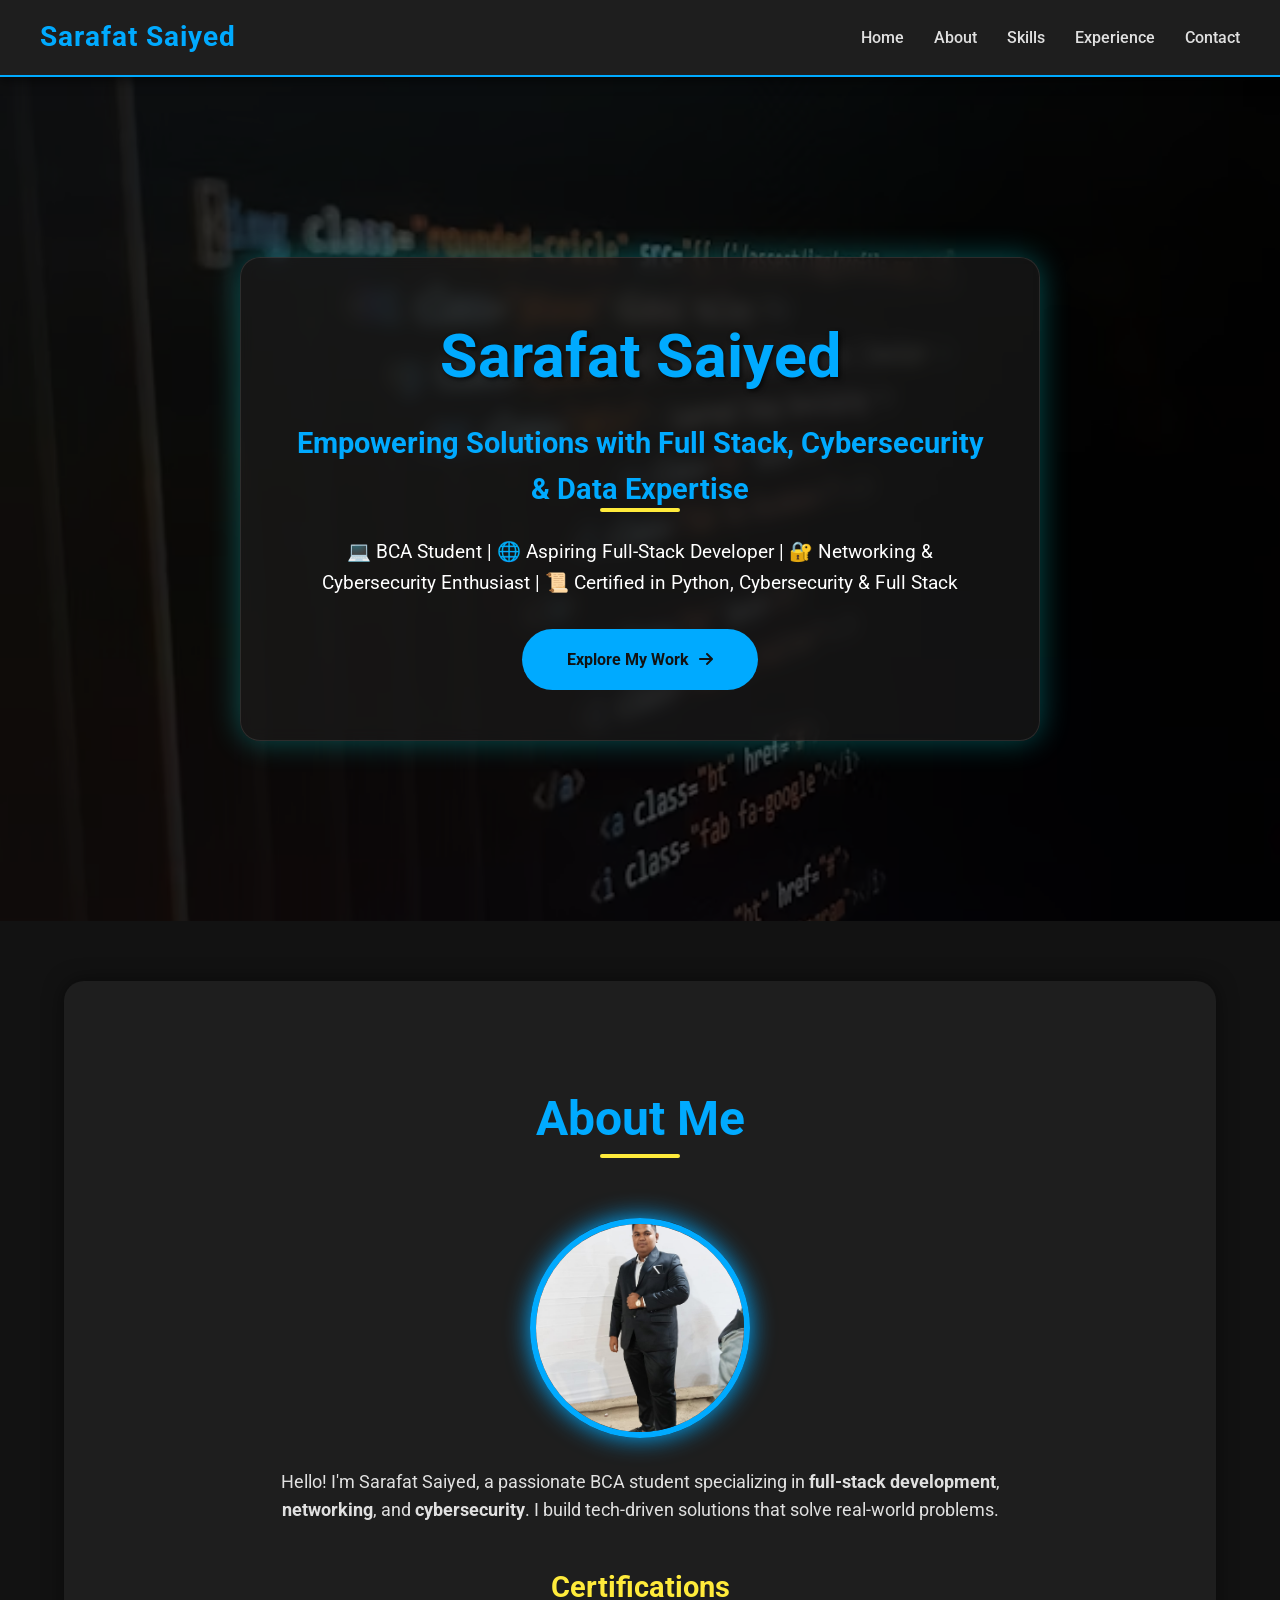
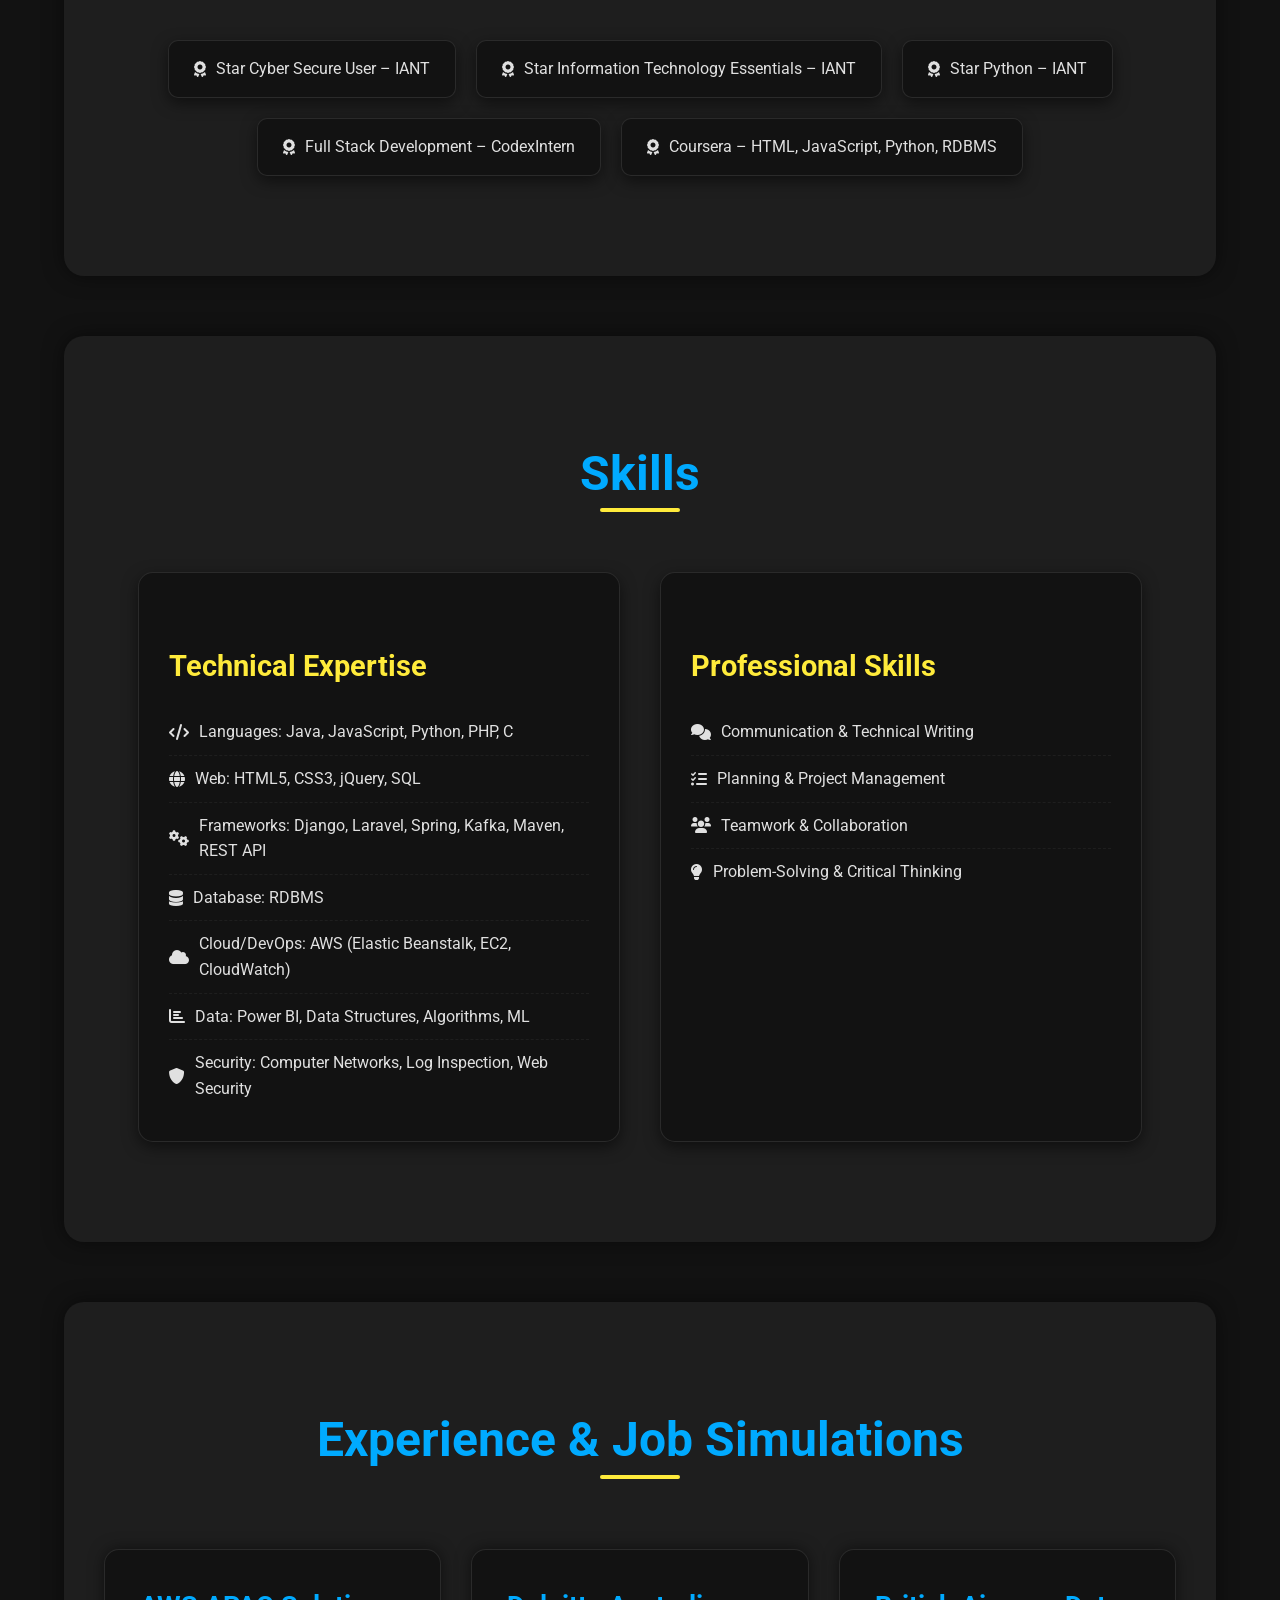
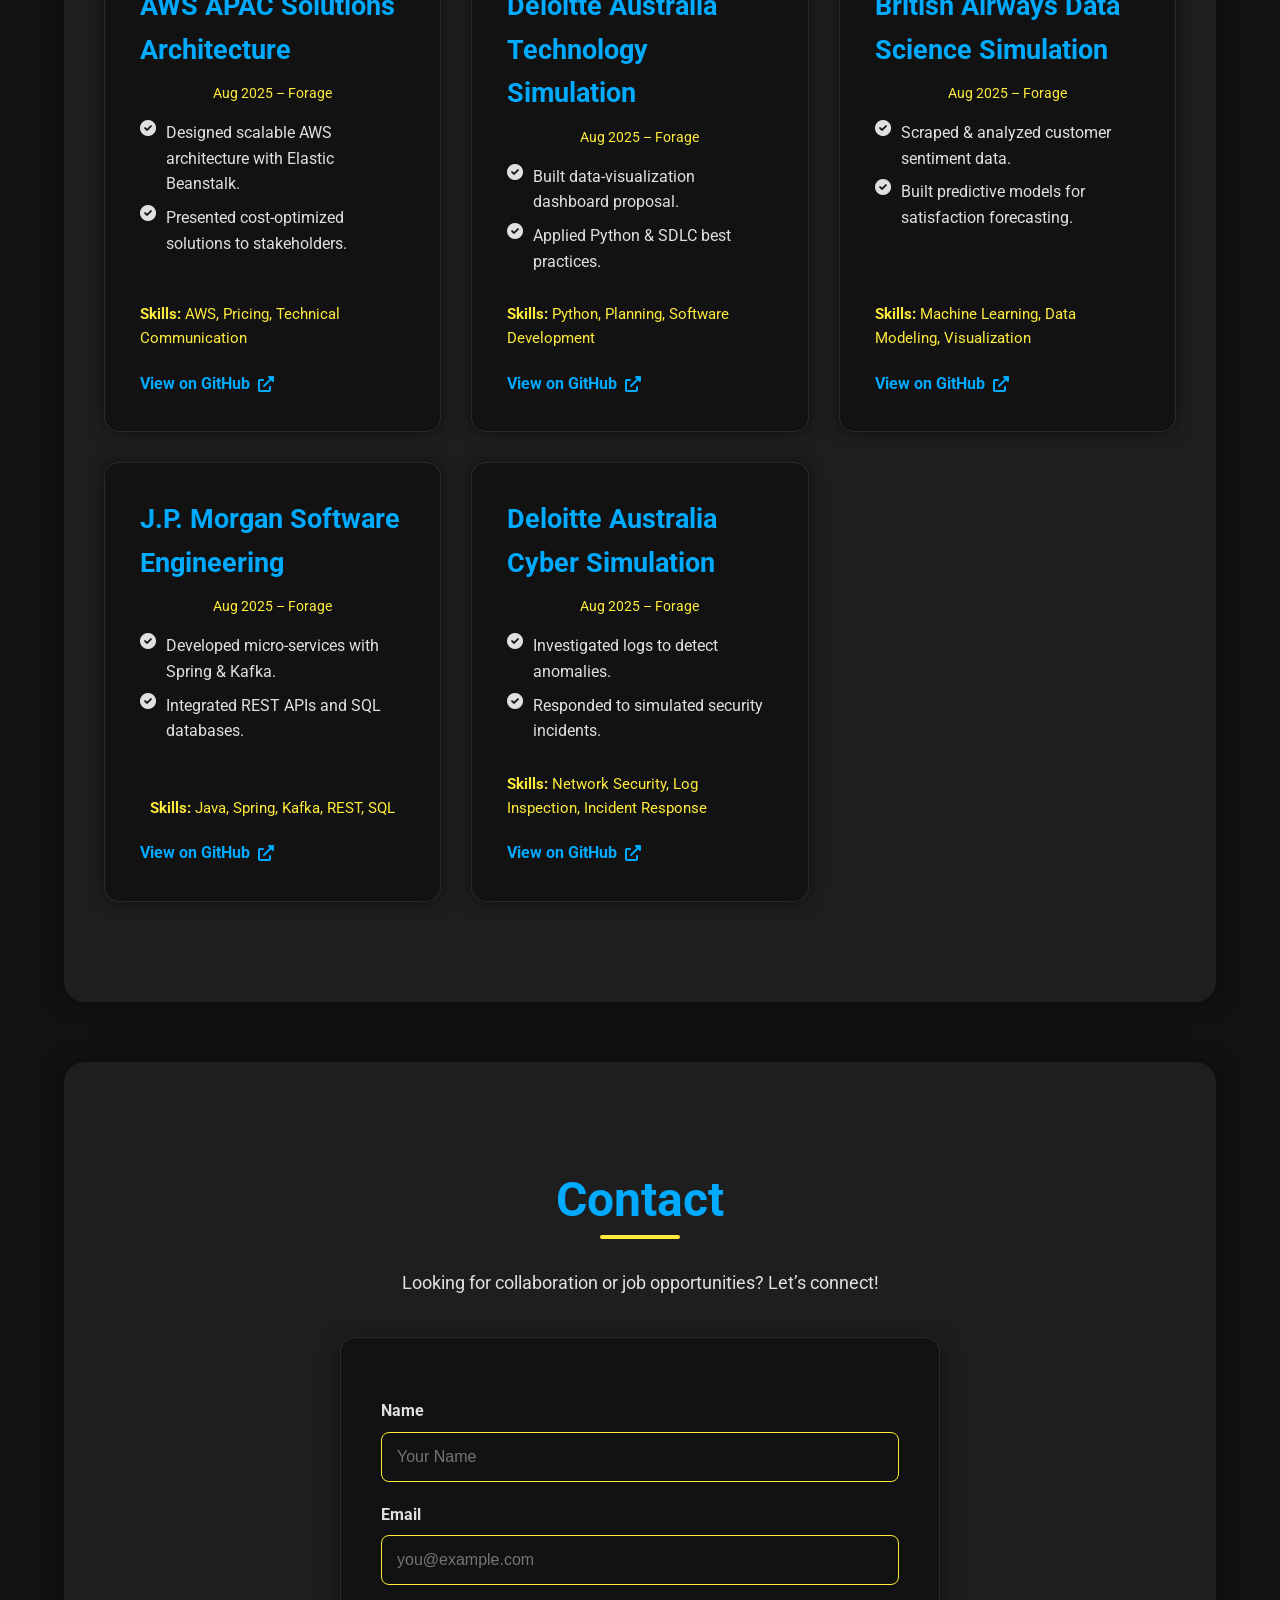
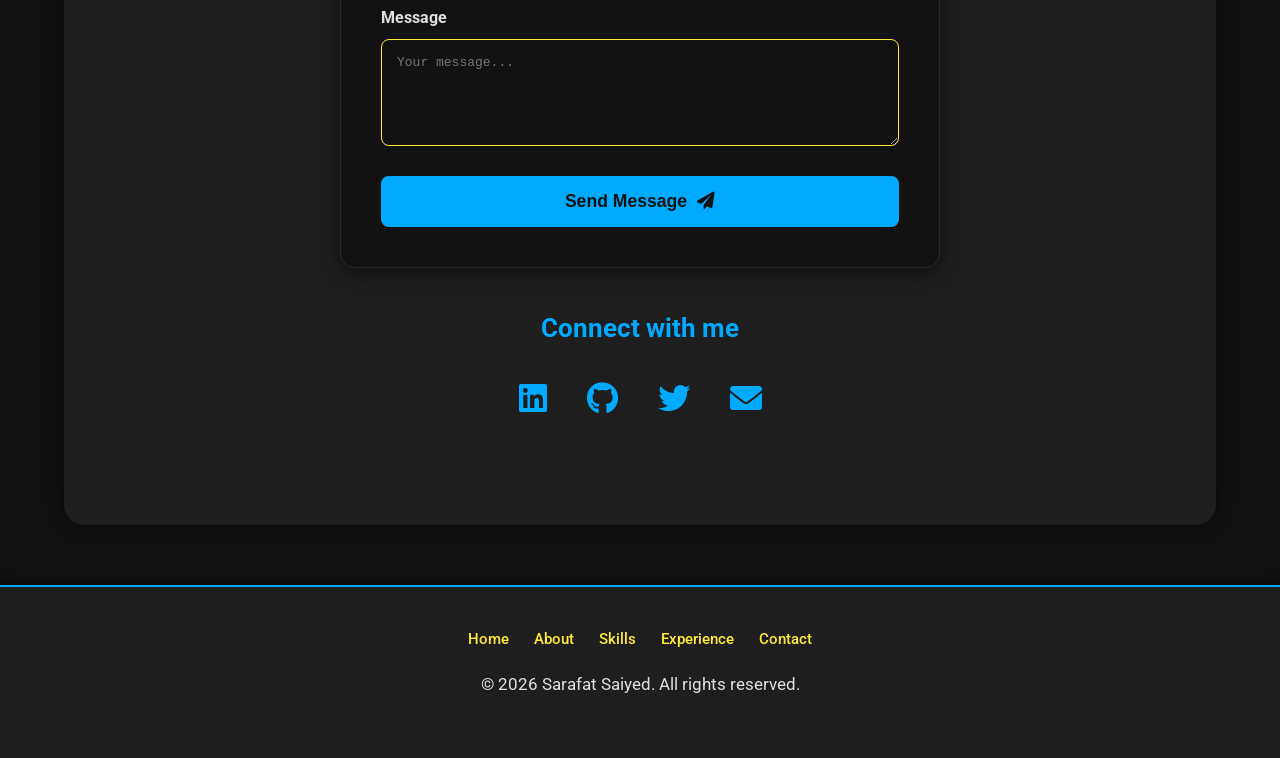
==== index.html @ 34c3f389 "Add files via upload MY_PORTFOLIO" ====
<!DOCTYPE html>
<html lang="en">
<head>
  <meta charset="UTF-8">
  <meta name="viewport" content="width=device-width, initial-scale=1">
  <title>Sarafat Saiyed - Full Stack | Cybersecurity | Data Enthusiast</title>

  <!-- Favicon -->
  <link rel="icon" href="favicon.ico" type="image/x-icon">

  <!-- Critical resources -->
  <link rel="preload" href="styles.css" as="style">
  <link rel="stylesheet" href="styles.css">
  <link href="https://fonts.googleapis.com/css2?family=Roboto:wght@400;700&display=swap" rel="stylesheet">
  <link rel="stylesheet" href="https://cdnjs.cloudflare.com/ajax/libs/font-awesome/6.0.0-beta3/css/all.min.css"
        integrity="sha512-Fo3rlrZj/k7ujTnHg4CGR2D7kSs0v4LLanw2qksYuRlEzO+tcaEPQogQ0KaoGN26/zrn20ImR1DfuLWnOo7aBA==" 
        crossorigin="anonymous" referrerpolicy="no-referrer">
  <!-- ATS-friendly meta -->
  <meta name="description" content="💻 BCA Student | 🌐 Aspiring Full-Stack Developer | 🔐 Networking & Cybersecurity Enthusiast | 📜 Certified in Python, Cybersecurity & Full Stack">
</head>

<body>
  <!-- Skip-link for accessibility -->
  <a class="skip-to-content" href="#main-content">Skip to main content</a>

  <!-- Header / Nav -->
  <header class="main-header">
    <div class="logo">Sarafat Saiyed</div>
    <nav aria-label="Main navigation">
      <ul class="nav-list">
        <li><a href="#home">Home</a></li>
        <li><a href="#about">About</a></li>
        <li><a href="#skills">Skills</a></li>
        <li><a href="#experience">Experience</a></li>
        
        <li><a href="#contact">Contact</a></li>
      </ul>
    </nav>
  </header>

  <!-- Main -->
  <main id="main-content">
    <!-- Hero -->
    <section id="home" class="hero fade-in" aria-labelledby="hero-heading">
      <div class="hero-content slide-in-left">
        <h1 id="hero-heading">Sarafat Saiyed</h1>
        <h2>Empowering Solutions with Full Stack, Cybersecurity & Data Expertise</h2>
        <p>💻 BCA Student | 🌐 Aspiring Full-Stack Developer | 🔐 Networking & Cybersecurity Enthusiast | 📜 Certified in Python, Cybersecurity & Full Stack</p>
        <a href="#experience" class="cta-button">Explore My Work <i class="fas fa-arrow-right"></i></a>
      </div>
    </section>

    <!-- About -->
    <section id="about" class="section-padding reveal" aria-labelledby="about-heading">
      <h2 id="about-heading">About Me</h2>
      <img src="my.jpg" alt="Sarafat Saiyed - Professional Headshot" class="profile-pic">
      <p>
        Hello! I'm Sarafat Saiyed, a passionate BCA student specializing in <strong>full-stack development</strong>, 
        <strong>networking</strong>, and <strong>cybersecurity</strong>. I build tech-driven solutions that solve real-world problems.
      </p>

      <h3>Certifications</h3>
      <ul class="certifications-list">
        <li><i class="fas fa-award"></i> Star Cyber Secure User – IANT</li>
        <li><i class="fas fa-award"></i> Star Information Technology Essentials – IANT</li>
        <li><i class="fas fa-award"></i> Star Python – IANT</li>
        <li><i class="fas fa-award"></i> Full Stack Development – CodexIntern</li>
        <li><i class="fas fa-award"></i> Coursera – HTML, JavaScript, Python, RDBMS</li>
      </ul>
    </section>

    <!-- Skills -->
    <section id="skills" class="section-padding reveal" aria-labelledby="skills-heading">
      <h2 id="skills-heading">Skills</h2>
      <div class="skills-container">
        <div class="skill-category">
          <h3>Technical Expertise</h3>
          <ul class="skills-list">
            <li><i class="fas fa-code"></i> Languages: Java, JavaScript, Python, PHP, C</li>
            <li><i class="fas fa-globe"></i> Web: HTML5, CSS3, jQuery, SQL</li>
            <li><i class="fas fa-cogs"></i> Frameworks: Django, Laravel, Spring, Kafka, Maven, REST API</li>
            <li><i class="fas fa-database"></i> Database: RDBMS</li>
            <li><i class="fas fa-cloud"></i> Cloud/DevOps: AWS (Elastic Beanstalk, EC2, CloudWatch)</li>
            <li><i class="fas fa-chart-bar"></i> Data: Power BI, Data Structures, Algorithms, ML</li>
            <li><i class="fas fa-shield-alt"></i> Security: Computer Networks, Log Inspection, Web Security</li>
          </ul>
        </div>

        <div class="skill-category">
          <h3>Professional Skills</h3>
          <ul class="skills-list">
            <li><i class="fas fa-comments"></i> Communication & Technical Writing</li>
            <li><i class="fas fa-tasks"></i> Planning & Project Management</li>
            <li><i class="fas fa-users"></i> Teamwork & Collaboration</li>
            <li><i class="fas fa-lightbulb"></i> Problem-Solving & Critical Thinking</li>
          </ul>
        </div>
      </div>
    </section>

    <!-- Experience -->
    <section id="experience" class="section-padding reveal" aria-labelledby="experience-heading">
      <h2 id="experience-heading">Experience & Job Simulations</h2>
      <div class="experience-grid">
        <!-- Card 1 -->
        <article class="experience-card">
          <h3>AWS APAC Solutions Architecture</h3>
          <p class="experience-date">Aug 2025 – Forage</p>
          <ul>
            <li><i class="fas fa-check-circle"></i> Designed scalable AWS architecture with Elastic Beanstalk.</li>
            <li><i class="fas fa-check-circle"></i> Presented cost-optimized solutions to stakeholders.</li>
          </ul>
          <p class="technologies-used"><strong>Skills:</strong> AWS, Pricing, Technical Communication</p>
          <a href="https://github.com/Sarafat230041/my_achivement/blob/351031b0b93beb6192ae2f87933fd411afd1af94/aws.png" target="_blank" rel="noopener" class="experience-link">View on GitHub <i class="fas fa-external-link-alt"></i></a>
        </article>

        <!-- Card 2 -->
        <article class="experience-card">
          <h3>Deloitte Australia Technology Simulation</h3>
          <p class="experience-date">Aug 2025 – Forage</p>
          <ul>
            <li><i class="fas fa-check-circle"></i> Built data-visualization dashboard proposal.</li>
            <li><i class="fas fa-check-circle"></i> Applied Python & SDLC best practices.</li>
          </ul>
          <p class="technologies-used"><strong>Skills:</strong> Python, Planning, Software Development</p>
          <a href="https://github.com/Sarafat230041/my_achivement/blob/351031b0b93beb6192ae2f87933fd411afd1af94/tech.png" target="_blank" rel="noopener" class="experience-link">View on GitHub <i class="fas fa-external-link-alt"></i></a>
        </article>

        <!-- Card 3 -->
        <article class="experience-card">
          <h3>British Airways Data Science Simulation</h3>
          <p class="experience-date">Aug 2025 – Forage</p>
          <ul>
            <li><i class="fas fa-check-circle"></i> Scraped & analyzed customer sentiment data.</li>
            <li><i class="fas fa-check-circle"></i> Built predictive models for satisfaction forecasting.</li>
          </ul>
          <p class="technologies-used"><strong>Skills:</strong> Machine Learning, Data Modeling, Visualization</p>
          <a href="https://github.com/Sarafat230041/my_achivement/blob/ff2bb3a0c63e90d7e700d08aae964e187190d439/ds.png" target="_blank" rel="noopener" class="experience-link">View on GitHub <i class="fas fa-external-link-alt"></i></a>
        </article>

        <!-- Card 4 -->
        <article class="experience-card">
          <h3>J.P. Morgan Software Engineering</h3>
          <p class="experience-date">Aug 2025 – Forage</p>
          <ul>
            <li><i class="fas fa-check-circle"></i> Developed micro-services with Spring & Kafka.</li>
            <li><i class="fas fa-check-circle"></i> Integrated REST APIs and SQL databases.</li>
          </ul>
          <p class="technologies-used"><strong>Skills:</strong> Java, Spring, Kafka, REST, SQL</p>
          <a href="https://github.com/Sarafat230041/my_achivement/blob/ff2bb3a0c63e90d7e700d08aae964e187190d439/jp.png" target="_blank" rel="noopener" class="experience-link">View on GitHub <i class="fas fa-external-link-alt"></i></a>
        </article>

        <!-- Card 5 -->
        <article class="experience-card">
          <h3>Deloitte Australia Cyber Simulation</h3>
          <p class="experience-date">Aug 2025 – Forage</p>
          <ul>
            <li><i class="fas fa-check-circle"></i> Investigated logs to detect anomalies.</li>
            <li><i class="fas fa-check-circle"></i> Responded to simulated security incidents.</li>
          </ul>
          <p class="technologies-used"><strong>Skills:</strong> Network Security, Log Inspection, Incident Response</p>
          <a href="https://github.com/Sarafat230041/my_achivement/blob/351031b0b93beb6192ae2f87933fd411afd1af94/cyber.png" target="_blank" rel="noopener" class="experience-link">View on GitHub <i class="fas fa-external-link-alt"></i></a>
        </article>
      </div>
    </section>

    

    <!-- Contact -->
    <section id="contact" class="section-padding reveal" aria-labelledby="contact-heading">
      <h2 id="contact-heading">Contact</h2>
      <p>Looking for collaboration or job opportunities? Let’s connect!</p>

      <form id="contact-form" class="contact-form">
        <label for="name">Name</label>
        <input type="text" id="name" name="name" placeholder="Your Name" required>

        <label for="email">Email</label>
        <input type="email" id="email" name="email" placeholder="you@example.com" required>

        <label for="message">Message</label>
        <textarea id="message" name="message" rows="5" placeholder="Your message..." required></textarea>

        <button type="submit" class="submit-button">Send Message <i class="fas fa-paper-plane"></i></button>
      </form>

      <div class="social-media">
        <h3>Connect with me</h3>
        <a href="https://www.linkedin.com/in/saiyed-sarafat-ab506b287" target="_blank" rel="noopener" aria-label="LinkedIn"><i class="fab fa-linkedin"></i></a>
        <a href="https://github.com/Sarafat230041" target="_blank" rel="noopener" aria-label="GitHub"><i class="fab fa-github"></i></a>
        <a href="https://x.com/Saiyedshar42471?t=kUW3GJU5z1O3iKdW32E5-Q&s=09" target="_blank" rel="noopener" aria-label="Twitter"><i class="fab fa-twitter"></i></a>
        <a href="mailto:saiyedsarafat91@gmail.com" aria-label="Email"><i class="fas fa-envelope"></i></a>
      </div>
    </section>
  </main>

  <!-- Footer -->
  <footer class="main-footer">
    <div class="quick-links">
      <a href="#home">Home</a>
      <a href="#about">About</a>
      <a href="#skills">Skills</a>
      <a href="#experience">Experience</a>
      
      <a href="#contact">Contact</a>
    </div>
    <p>&copy; <span id="current-year"></span> Sarafat Saiyed. All rights reserved.</p>
  </footer>

  <!-- Scroll-to-top -->
  <button id="scrollToTopBtn" aria-label="Scroll to top"><i class="fas fa-arrow-up"></i></button>

  <!-- Scripts -->
  <script src="script.js"></script>
</body>
</html>
---- styles.css ----
/* =========  GLOBAL VARIABLES  ========= */
:root {
  --primary-bg-color: #121212;
  --secondary-bg-color: #1e1e1e;
  --text-color: #e0e0e0;
  --primary-accent: #00aaff;
  --secondary-accent: #ffeb3b;
  --border-color: rgba(255, 255, 255, 0.1);
  --shadow-color: rgba(0, 0, 0, 0.5);
  --hover-shadow-color: rgba(0, 255, 255, 0.3);
  --font-family: 'Roboto', sans-serif;
}

/* =========  RESET  ========= */
*, *::before, *::after {
  box-sizing: border-box;
  margin: 0;
  padding: 0;
}
html { scroll-behavior: smooth; }
body {
  font-family: var(--font-family);
  background-color: var(--primary-bg-color);
  color: var(--text-color);
  line-height: 1.6;
  overflow-x: hidden;
  -webkit-font-smoothing: antialiased;
}

/* =========  ACCESSIBILITY SKIP LINK  ========= */
.skip-to-content {
  position: absolute;
  left: -9999px;
  top: auto;
  width: 1px;
  height: 1px;
  overflow: hidden;
  z-index: 9999;
  background-color: var(--secondary-accent);
  color: var(--primary-bg-color);
  padding: 8px;
  border-radius: 4px;
  text-decoration: none;
  font-weight: bold;
}
.skip-to-content:focus {
  left: 50%;
  transform: translateX(-50%);
  width: auto;
  height: auto;
}

/* =========  ANIMATIONS  ========= */
@keyframes fadeIn {
  from { opacity: 0; transform: translateY(20px); }
  to   { opacity: 1; transform: translateY(0); }
}
@keyframes slideInLeft {
  from { opacity: 0; transform: translateX(-50px); }
  to   { opacity: 1; transform: translateX(0); }
}
@keyframes pulse {
  0%   { transform: scale(1); box-shadow: 0 0 20px var(--primary-accent); }
  50%  { transform: scale(1.03); box-shadow: 0 0 30px var(--primary-accent); }
  100% { transform: scale(1); box-shadow: 0 0 20px var(--primary-accent); }
}
.reveal {
  opacity: 0;
  transform: translateY(50px);
  transition: opacity 0.8s ease-out, transform 0.8s ease-out;
}
.reveal.active {
  opacity: 1;
  transform: translateY(0);
}

/* =========  HEADER  ========= */
.main-header {
  background-color: var(--secondary-bg-color);
  padding: 15px 40px;
  display: flex;
  justify-content: space-between;
  align-items: center;
  border-bottom: 2px solid var(--primary-accent);
  box-shadow: 0 4px 10px var(--shadow-color);
  position: sticky;
  top: 0;
  z-index: 1000;
  animation: fadeIn 1s ease-in-out;
}
.main-header .logo {
  font-size: 28px;
  font-weight: bold;
  color: var(--primary-accent);
  letter-spacing: 1px;
}
.nav-list {
  list-style: none;
  display: flex;
  gap: 30px;
}
.nav-list li a {
  color: var(--text-color);
  text-decoration: none;
  transition: color 0.3s ease, transform 0.3s ease;
  font-weight: 500;
  padding: 5px 0;
  position: relative;
}
.nav-list li a::after {
  content: '';
  position: absolute;
  width: 0;
  height: 2px;
  bottom: -5px;
  left: 0;
  background-color: var(--secondary-accent);
  transition: width 0.3s ease-in-out;
}
.nav-list li a:hover,
.nav-list li a:focus {
  color: var(--secondary-accent);
  transform: translateY(-2px);
}
.nav-list li a:hover::after,
.nav-list li a:focus::after { width: 100%; }

/* =========  HERO  ========= */
.hero {
  background: linear-gradient(rgba(0, 0, 0, 0.7), rgba(0, 0, 0, 0.7)),
              url('tech-background.avif') no-repeat center center/cover;
  color: white;
  text-align: center;
  padding: 180px 20px;
  position: relative;
  min-height: 70vh;
  display: flex;
  align-items: center;
  justify-content: center;
  animation: fadeIn 1.5s ease-in-out;
}
.hero-content {
  max-width: 800px;
  margin: auto;
  -webkit-backdrop-filter: blur(8px);
  backdrop-filter: blur(8px);
  background: rgba(30, 30, 30, 0.6);
  padding: 50px;
  border-radius: 20px;
  border: 1px solid var(--border-color);
  box-shadow: 0 0 30px var(--hover-shadow-color);
  animation: slideInLeft 1.5s cubic-bezier(0.25, 0.46, 0.45, 0.94);
}
.hero-content h1 {
  font-size: 3.8em;
  margin-bottom: 15px;
  color: var(--primary-accent);
  text-shadow: 2px 2px 5px rgba(0, 0, 0, 0.7);
}
.hero-content h2 {
  font-size: 1.8em;
  margin-bottom: 25px;
}
.hero-content p {
  font-size: 1.2em;
  margin-bottom: 30px;
}
.cta-button {
  background-color: var(--primary-accent);
  color: var(--primary-bg-color);
  padding: 18px 45px;
  text-decoration: none;
  border-radius: 50px;
  font-weight: bold;
  transition: background-color 0.3s ease, transform 0.3s ease, box-shadow 0.3s ease;
  display: inline-flex;
  align-items: center;
  gap: 10px;
}
.cta-button:hover,
.cta-button:focus {
  background-color: var(--secondary-accent);
  transform: scale(1.05) translateY(-3px);
  box-shadow: 0 0 20px var(--hover-shadow-color);
}

/* =========  SECTIONS  ========= */
.section-padding {
  padding: 100px 40px;
  background-color: var(--secondary-bg-color);
  margin: 60px auto;
  border-radius: 20px;
  box-shadow: 0 0 20px var(--shadow-color);
  max-width: 1200px;
  width: 90%;
  text-align: center;
}
h2 {
  color: var(--primary-accent);
  font-size: 3em;
  margin-bottom: 30px;
  position: relative;
  display: inline-block;
}
h2::after {
  content: '';
  position: absolute;
  bottom: 0;
  left: 50%;
  transform: translateX(-50%);
  width: 80px;
  height: 4px;
  background-color: var(--secondary-accent);
  border-radius: 2px;
}
h3 { color: var(--secondary-accent); margin-top: 40px; margin-bottom: 20px; font-size: 1.8em; }
p { font-size: 1.1em; margin-bottom: 20px; max-width: 800px; margin-left: auto; margin-right: auto; }

/* =========  ABOUT  ========= */
.profile-pic {
  width: 220px;
  height: 220px;
  border-radius: 50%;
  object-fit: cover;
  border: 6px solid var(--primary-accent);
  box-shadow: 0 0 25px var(--primary-accent);
  margin: 30px auto;
  display: block;
  animation: pulse 3s infinite ease-in-out;
}
.certifications-list {
  list-style: none;
  padding: 0;
  display: flex;
  flex-wrap: wrap;
  justify-content: center;
  gap: 20px;
  margin-top: 30px;
}
.certifications-list li {
  background-color: var(--primary-bg-color);
  padding: 15px 25px;
  border-radius: 10px;
  border: 1px solid var(--border-color);
  box-shadow: 0 5px 15px var(--shadow-color);
  transition: transform 0.3s ease, box-shadow 0.3s ease;
  display: flex;
  align-items: center;
  gap: 10px;
}
.certifications-list li:hover {
  transform: translateY(-5px);
  box-shadow: 0 8px 20px var(--hover-shadow-color);
}

/* =========  SKILLS  ========= */
.skills-container {
  display: flex;
  flex-wrap: wrap;
  justify-content: center;
  gap: 40px;
  margin-top: 30px;
}
.skill-category {
  background-color: var(--primary-bg-color);
  padding: 30px;
  border-radius: 15px;
  border: 1px solid var(--border-color);
  box-shadow: 0 5px 15px var(--shadow-color);
  flex: 1;
  min-width: 300px;
  max-width: 45%;
  text-align: left;
  transition: transform 0.3s ease, box-shadow 0.3s ease;
}
.skill-category:hover {
  transform: translateY(-8px);
  box-shadow: 0 8px 20px var(--hover-shadow-color);
}
.skills-list { list-style: none; padding: 0; }
.skills-list li {
  padding: 10px 0;
  border-bottom: 1px dashed rgba(255,255,255,0.05);
  display: flex;
  align-items: center;
  gap: 10px;
}
.skills-list li:last-child { border-bottom: none; }

/* =========  EXPERIENCE / PROJECTS  ========= */
.experience-grid,
.project-grid {
  display: grid;
  grid-template-columns: repeat(auto-fit, minmax(300px, 1fr));
  gap: 30px;
  margin-top: 40px;
}
.experience-card,
.project-card {
  background: var(--primary-bg-color);
  padding: 35px;
  border-radius: 15px;
  box-shadow: 0 0 15px var(--shadow-color);
  border: 1px solid var(--border-color);
  transition: transform 0.3s ease, box-shadow 0.3s ease;
  text-align: left;
  display: flex;
  flex-direction: column;
  justify-content: space-between;
}
.experience-card:hover,
.project-card:hover {
  transform: translateY(-12px);
  box-shadow: 0 18px 35px var(--hover-shadow-color);
}
.experience-card h3,
.project-card h3 {
  color: var(--primary-accent);
  margin-top: 0;
  margin-bottom: 10px;
  font-size: 1.7em;
}
.experience-date {
  font-size: 0.9em;
  color: var(--secondary-accent);
  margin-bottom: 15px;
}
.experience-card ul,
.project-card ul {
  list-style: none;
  padding: 0;
  margin-bottom: 20px;
  flex-grow: 1;
}
.experience-card ul li,
.project-card ul li {
  display: flex;
  align-items: flex-start;
  gap: 10px;
  margin-bottom: 8px;
}
.technologies-used {
  font-size: 0.95em;
  color: var(--secondary-accent);
  margin-bottom: 20px;
}
.experience-link,
.project-link {
  color: var(--primary-accent);
  text-decoration: none;
  font-weight: bold;
  transition: color 0.3s ease, transform 0.3s ease;
  display: inline-flex;
  align-items: center;
  gap: 8px;
  margin-top: auto;
}
.experience-link:hover,
.project-link:hover {
  color: var(--secondary-accent);
  transform: translateX(5px);
}

/* =========  CONTACT  ========= */
.contact-form {
  display: flex;
  flex-direction: column;
  max-width: 600px;
  margin: 40px auto 30px auto;
  background-color: var(--primary-bg-color);
  padding: 40px;
  border-radius: 15px;
  border: 1px solid var(--border-color);
  box-shadow: 0 5px 20px var(--shadow-color);
  text-align: left;
}
.contact-form label {
  margin-top: 20px;
  margin-bottom: 8px;
  font-weight: bold;
}
.contact-form input,
.contact-form textarea {
  padding: 15px;
  background-color: var(--primary-bg-color);
  border: 1px solid var(--secondary-accent);
  border-radius: 8px;
  color: var(--text-color);
  font-size: 1em;
}
.contact-form input:focus,
.contact-form textarea:focus {
  outline: none;
  border-color: var(--primary-accent);
  box-shadow: 0 0 12px var(--hover-shadow-color);
}
.submit-button {
  margin-top: 30px;
  padding: 15px 25px;
  background-color: var(--primary-accent);
  color: var(--primary-bg-color);
  border: none;
  border-radius: 8px;
  cursor: pointer;
  font-weight: bold;
  transition: background-color 0.3s ease, transform 0.3s ease;
  font-size: 1.1em;
  display: inline-flex;
  align-items: center;
  justify-content: center;
  gap: 10px;
}
.submit-button:hover,
.submit-button:focus {
  background-color: var(--secondary-accent);
  transform: translateY(-3px);
}
.social-media {
  margin-top: 40px;
  text-align: center;
}
.social-media h3 {
  margin-bottom: 25px;
  font-size: 1.6em;
  color: var(--primary-accent);
}
.social-media a {
  margin: 0 18px;
  color: var(--primary-accent);
  font-size: 32px;
  transition: color 0.3s ease, transform 0.3s ease;
}
.social-media a:hover,
.social-media a:focus {
  color: var(--secondary-accent);
  transform: scale(1.25) translateY(-3px);
}

/* =========  FOOTER  ========= */
.main-footer {
  background-color: var(--secondary-bg-color);
  color: var(--text-color);
  text-align: center;
  padding: 40px 20px;
  border-top: 2px solid var(--primary-accent);
  box-shadow: 0 -4px 10px var(--shadow-color);
  font-size: 0.95em;
}
.main-footer .quick-links {
  margin-bottom: 20px;
  display: flex;
  justify-content: center;
  flex-wrap: wrap;
  gap: 25px;
}
.main-footer .quick-links a {
  color: var(--secondary-accent);
  text-decoration: none;
  transition: color 0.3s ease, transform 0.3s ease;
  font-weight: 500;
}
.main-footer .quick-links a:hover,
.main-footer .quick-links a:focus {
  color: var(--primary-accent);
  transform: translateY(-2px);
}

/* =========  SCROLL-TO-TOP BUTTON  ========= */
#scrollToTopBtn {
  display: none;
  position: fixed;
  bottom: 30px;
  right: 30px;
  z-index: 99;
  border: none;
  outline: none;
  background-color: var(--primary-accent);
  color: var(--primary-bg-color);
  cursor: pointer;
  padding: 15px;
  border-radius: 50%;
  font-size: 20px;
  box-shadow: 0 4px 10px var(--shadow-color);
  transition: background-color 0.3s ease, transform 0.3s ease;
}
#scrollToTopBtn:hover,
#scrollToTopBtn:focus {
  background-color: var(--secondary-accent);
  transform: scale(1.1);
}

/* =========  RESPONSIVE  ========= */
@media (max-width: 768px) {
  .main-header {
    flex-direction: column;
    padding: 20px;
  }
  .nav-list {
    flex-wrap: wrap;
    justify-content: center;
    gap: 15px;
  }
  .hero-content h1 { font-size: 2.5em; }
  .section-padding { padding: 60px 20px; margin: 30px auto; width: 95%; }
  .skill-category { max-width: 100%; }
  .experience-grid,
  .project-grid { grid-template-columns: 1fr; }
}
@media (max-width: 480px) {
  .hero-content h1 { font-size: 2em; }
  .section-padding { padding: 40px 15px; }
}
---- styles.css ----
/* =========  GLOBAL VARIABLES  ========= */
:root {
  --primary-bg-color: #121212;
  --secondary-bg-color: #1e1e1e;
  --text-color: #e0e0e0;
  --primary-accent: #00aaff;
  --secondary-accent: #ffeb3b;
  --border-color: rgba(255, 255, 255, 0.1);
  --shadow-color: rgba(0, 0, 0, 0.5);
  --hover-shadow-color: rgba(0, 255, 255, 0.3);
  --font-family: 'Roboto', sans-serif;
}

/* =========  RESET  ========= */
*, *::before, *::after {
  box-sizing: border-box;
  margin: 0;
  padding: 0;
}
html { scroll-behavior: smooth; }
body {
  font-family: var(--font-family);
  background-color: var(--primary-bg-color);
  color: var(--text-color);
  line-height: 1.6;
  overflow-x: hidden;
  -webkit-font-smoothing: antialiased;
}

/* =========  ACCESSIBILITY SKIP LINK  ========= */
.skip-to-content {
  position: absolute;
  left: -9999px;
  top: auto;
  width: 1px;
  height: 1px;
  overflow: hidden;
  z-index: 9999;
  background-color: var(--secondary-accent);
  color: var(--primary-bg-color);
  padding: 8px;
  border-radius: 4px;
  text-decoration: none;
  font-weight: bold;
}
.skip-to-content:focus {
  left: 50%;
  transform: translateX(-50%);
  width: auto;
  height: auto;
}

/* =========  ANIMATIONS  ========= */
@keyframes fadeIn {
  from { opacity: 0; transform: translateY(20px); }
  to   { opacity: 1; transform: translateY(0); }
}
@keyframes slideInLeft {
  from { opacity: 0; transform: translateX(-50px); }
  to   { opacity: 1; transform: translateX(0); }
}
@keyframes pulse {
  0%   { transform: scale(1); box-shadow: 0 0 20px var(--primary-accent); }
  50%  { transform: scale(1.03); box-shadow: 0 0 30px var(--primary-accent); }
  100% { transform: scale(1); box-shadow: 0 0 20px var(--primary-accent); }
}
.reveal {
  opacity: 0;
  transform: translateY(50px);
  transition: opacity 0.8s ease-out, transform 0.8s ease-out;
}
.reveal.active {
  opacity: 1;
  transform: translateY(0);
}

/* =========  HEADER  ========= */
.main-header {
  background-color: var(--secondary-bg-color);
  padding: 15px 40px;
  display: flex;
  justify-content: space-between;
  align-items: center;
  border-bottom: 2px solid var(--primary-accent);
  box-shadow: 0 4px 10px var(--shadow-color);
  position: sticky;
  top: 0;
  z-index: 1000;
  animation: fadeIn 1s ease-in-out;
}
.main-header .logo {
  font-size: 28px;
  font-weight: bold;
  color: var(--primary-accent);
  letter-spacing: 1px;
}
.nav-list {
  list-style: none;
  display: flex;
  gap: 30px;
}
.nav-list li a {
  color: var(--text-color);
  text-decoration: none;
  transition: color 0.3s ease, transform 0.3s ease;
  font-weight: 500;
  padding: 5px 0;
  position: relative;
}
.nav-list li a::after {
  content: '';
  position: absolute;
  width: 0;
  height: 2px;
  bottom: -5px;
  left: 0;
  background-color: var(--secondary-accent);
  transition: width 0.3s ease-in-out;
}
.nav-list li a:hover,
.nav-list li a:focus {
  color: var(--secondary-accent);
  transform: translateY(-2px);
}
.nav-list li a:hover::after,
.nav-list li a:focus::after { width: 100%; }

/* =========  HERO  ========= */
.hero {
  background: linear-gradient(rgba(0, 0, 0, 0.7), rgba(0, 0, 0, 0.7)),
              url('tech-background.avif') no-repeat center center/cover;
  color: white;
  text-align: center;
  padding: 180px 20px;
  position: relative;
  min-height: 70vh;
  display: flex;
  align-items: center;
  justify-content: center;
  animation: fadeIn 1.5s ease-in-out;
}
.hero-content {
  max-width: 800px;
  margin: auto;
  -webkit-backdrop-filter: blur(8px);
  backdrop-filter: blur(8px);
  background: rgba(30, 30, 30, 0.6);
  padding: 50px;
  border-radius: 20px;
  border: 1px solid var(--border-color);
  box-shadow: 0 0 30px var(--hover-shadow-color);
  animation: slideInLeft 1.5s cubic-bezier(0.25, 0.46, 0.45, 0.94);
}
.hero-content h1 {
  font-size: 3.8em;
  margin-bottom: 15px;
  color: var(--primary-accent);
  text-shadow: 2px 2px 5px rgba(0, 0, 0, 0.7);
}
.hero-content h2 {
  font-size: 1.8em;
  margin-bottom: 25px;
}
.hero-content p {
  font-size: 1.2em;
  margin-bottom: 30px;
}
.cta-button {
  background-color: var(--primary-accent);
  color: var(--primary-bg-color);
  padding: 18px 45px;
  text-decoration: none;
  border-radius: 50px;
  font-weight: bold;
  transition: background-color 0.3s ease, transform 0.3s ease, box-shadow 0.3s ease;
  display: inline-flex;
  align-items: center;
  gap: 10px;
}
.cta-button:hover,
.cta-button:focus {
  background-color: var(--secondary-accent);
  transform: scale(1.05) translateY(-3px);
  box-shadow: 0 0 20px var(--hover-shadow-color);
}

/* =========  SECTIONS  ========= */
.section-padding {
  padding: 100px 40px;
  background-color: var(--secondary-bg-color);
  margin: 60px auto;
  border-radius: 20px;
  box-shadow: 0 0 20px var(--shadow-color);
  max-width: 1200px;
  width: 90%;
  text-align: center;
}
h2 {
  color: var(--primary-accent);
  font-size: 3em;
  margin-bottom: 30px;
  position: relative;
  display: inline-block;
}
h2::after {
  content: '';
  position: absolute;
  bottom: 0;
  left: 50%;
  transform: translateX(-50%);
  width: 80px;
  height: 4px;
  background-color: var(--secondary-accent);
  border-radius: 2px;
}
h3 { color: var(--secondary-accent); margin-top: 40px; margin-bottom: 20px; font-size: 1.8em; }
p { font-size: 1.1em; margin-bottom: 20px; max-width: 800px; margin-left: auto; margin-right: auto; }

/* =========  ABOUT  ========= */
.profile-pic {
  width: 220px;
  height: 220px;
  border-radius: 50%;
  object-fit: cover;
  border: 6px solid var(--primary-accent);
  box-shadow: 0 0 25px var(--primary-accent);
  margin: 30px auto;
  display: block;
  animation: pulse 3s infinite ease-in-out;
}
.certifications-list {
  list-style: none;
  padding: 0;
  display: flex;
  flex-wrap: wrap;
  justify-content: center;
  gap: 20px;
  margin-top: 30px;
}
.certifications-list li {
  background-color: var(--primary-bg-color);
  padding: 15px 25px;
  border-radius: 10px;
  border: 1px solid var(--border-color);
  box-shadow: 0 5px 15px var(--shadow-color);
  transition: transform 0.3s ease, box-shadow 0.3s ease;
  display: flex;
  align-items: center;
  gap: 10px;
}
.certifications-list li:hover {
  transform: translateY(-5px);
  box-shadow: 0 8px 20px var(--hover-shadow-color);
}

/* =========  SKILLS  ========= */
.skills-container {
  display: flex;
  flex-wrap: wrap;
  justify-content: center;
  gap: 40px;
  margin-top: 30px;
}
.skill-category {
  background-color: var(--primary-bg-color);
  padding: 30px;
  border-radius: 15px;
  border: 1px solid var(--border-color);
  box-shadow: 0 5px 15px var(--shadow-color);
  flex: 1;
  min-width: 300px;
  max-width: 45%;
  text-align: left;
  transition: transform 0.3s ease, box-shadow 0.3s ease;
}
.skill-category:hover {
  transform: translateY(-8px);
  box-shadow: 0 8px 20px var(--hover-shadow-color);
}
.skills-list { list-style: none; padding: 0; }
.skills-list li {
  padding: 10px 0;
  border-bottom: 1px dashed rgba(255,255,255,0.05);
  display: flex;
  align-items: center;
  gap: 10px;
}
.skills-list li:last-child { border-bottom: none; }

/* =========  EXPERIENCE / PROJECTS  ========= */
.experience-grid,
.project-grid {
  display: grid;
  grid-template-columns: repeat(auto-fit, minmax(300px, 1fr));
  gap: 30px;
  margin-top: 40px;
}
.experience-card,
.project-card {
  background: var(--primary-bg-color);
  padding: 35px;
  border-radius: 15px;
  box-shadow: 0 0 15px var(--shadow-color);
  border: 1px solid var(--border-color);
  transition: transform 0.3s ease, box-shadow 0.3s ease;
  text-align: left;
  display: flex;
  flex-direction: column;
  justify-content: space-between;
}
.experience-card:hover,
.project-card:hover {
  transform: translateY(-12px);
  box-shadow: 0 18px 35px var(--hover-shadow-color);
}
.experience-card h3,
.project-card h3 {
  color: var(--primary-accent);
  margin-top: 0;
  margin-bottom: 10px;
  font-size: 1.7em;
}
.experience-date {
  font-size: 0.9em;
  color: var(--secondary-accent);
  margin-bottom: 15px;
}
.experience-card ul,
.project-card ul {
  list-style: none;
  padding: 0;
  margin-bottom: 20px;
  flex-grow: 1;
}
.experience-card ul li,
.project-card ul li {
  display: flex;
  align-items: flex-start;
  gap: 10px;
  margin-bottom: 8px;
}
.technologies-used {
  font-size: 0.95em;
  color: var(--secondary-accent);
  margin-bottom: 20px;
}
.experience-link,
.project-link {
  color: var(--primary-accent);
  text-decoration: none;
  font-weight: bold;
  transition: color 0.3s ease, transform 0.3s ease;
  display: inline-flex;
  align-items: center;
  gap: 8px;
  margin-top: auto;
}
.experience-link:hover,
.project-link:hover {
  color: var(--secondary-accent);
  transform: translateX(5px);
}

/* =========  CONTACT  ========= */
.contact-form {
  display: flex;
  flex-direction: column;
  max-width: 600px;
  margin: 40px auto 30px auto;
  background-color: var(--primary-bg-color);
  padding: 40px;
  border-radius: 15px;
  border: 1px solid var(--border-color);
  box-shadow: 0 5px 20px var(--shadow-color);
  text-align: left;
}
.contact-form label {
  margin-top: 20px;
  margin-bottom: 8px;
  font-weight: bold;
}
.contact-form input,
.contact-form textarea {
  padding: 15px;
  background-color: var(--primary-bg-color);
  border: 1px solid var(--secondary-accent);
  border-radius: 8px;
  color: var(--text-color);
  font-size: 1em;
}
.contact-form input:focus,
.contact-form textarea:focus {
  outline: none;
  border-color: var(--primary-accent);
  box-shadow: 0 0 12px var(--hover-shadow-color);
}
.submit-button {
  margin-top: 30px;
  padding: 15px 25px;
  background-color: var(--primary-accent);
  color: var(--primary-bg-color);
  border: none;
  border-radius: 8px;
  cursor: pointer;
  font-weight: bold;
  transition: background-color 0.3s ease, transform 0.3s ease;
  font-size: 1.1em;
  display: inline-flex;
  align-items: center;
  justify-content: center;
  gap: 10px;
}
.submit-button:hover,
.submit-button:focus {
  background-color: var(--secondary-accent);
  transform: translateY(-3px);
}
.social-media {
  margin-top: 40px;
  text-align: center;
}
.social-media h3 {
  margin-bottom: 25px;
  font-size: 1.6em;
  color: var(--primary-accent);
}
.social-media a {
  margin: 0 18px;
  color: var(--primary-accent);
  font-size: 32px;
  transition: color 0.3s ease, transform 0.3s ease;
}
.social-media a:hover,
.social-media a:focus {
  color: var(--secondary-accent);
  transform: scale(1.25) translateY(-3px);
}

/* =========  FOOTER  ========= */
.main-footer {
  background-color: var(--secondary-bg-color);
  color: var(--text-color);
  text-align: center;
  padding: 40px 20px;
  border-top: 2px solid var(--primary-accent);
  box-shadow: 0 -4px 10px var(--shadow-color);
  font-size: 0.95em;
}
.main-footer .quick-links {
  margin-bottom: 20px;
  display: flex;
  justify-content: center;
  flex-wrap: wrap;
  gap: 25px;
}
.main-footer .quick-links a {
  color: var(--secondary-accent);
  text-decoration: none;
  transition: color 0.3s ease, transform 0.3s ease;
  font-weight: 500;
}
.main-footer .quick-links a:hover,
.main-footer .quick-links a:focus {
  color: var(--primary-accent);
  transform: translateY(-2px);
}

/* =========  SCROLL-TO-TOP BUTTON  ========= */
#scrollToTopBtn {
  display: none;
  position: fixed;
  bottom: 30px;
  right: 30px;
  z-index: 99;
  border: none;
  outline: none;
  background-color: var(--primary-accent);
  color: var(--primary-bg-color);
  cursor: pointer;
  padding: 15px;
  border-radius: 50%;
  font-size: 20px;
  box-shadow: 0 4px 10px var(--shadow-color);
  transition: background-color 0.3s ease, transform 0.3s ease;
}
#scrollToTopBtn:hover,
#scrollToTopBtn:focus {
  background-color: var(--secondary-accent);
  transform: scale(1.1);
}

/* =========  RESPONSIVE  ========= */
@media (max-width: 768px) {
  .main-header {
    flex-direction: column;
    padding: 20px;
  }
  .nav-list {
    flex-wrap: wrap;
    justify-content: center;
    gap: 15px;
  }
  .hero-content h1 { font-size: 2.5em; }
  .section-padding { padding: 60px 20px; margin: 30px auto; width: 95%; }
  .skill-category { max-width: 100%; }
  .experience-grid,
  .project-grid { grid-template-columns: 1fr; }
}
@media (max-width: 480px) {
  .hero-content h1 { font-size: 2em; }
  .section-padding { padding: 40px 15px; }
}
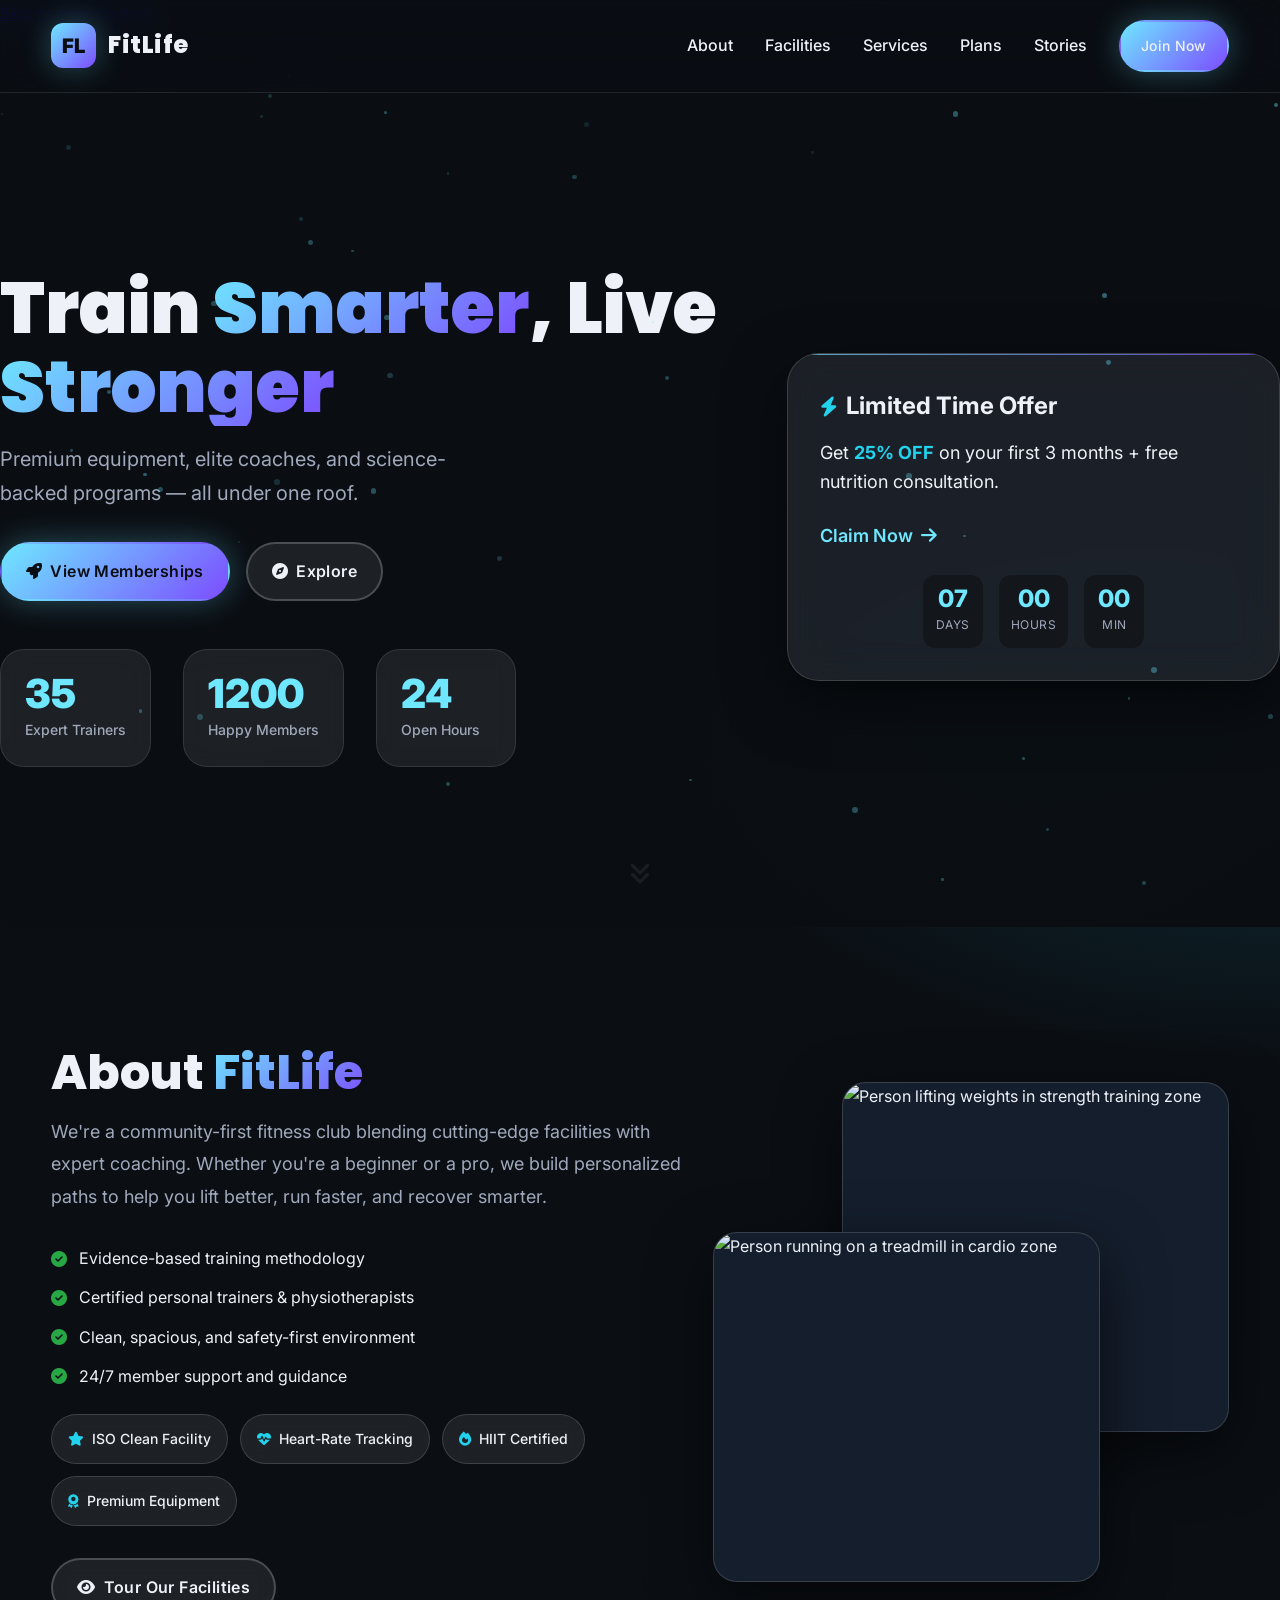
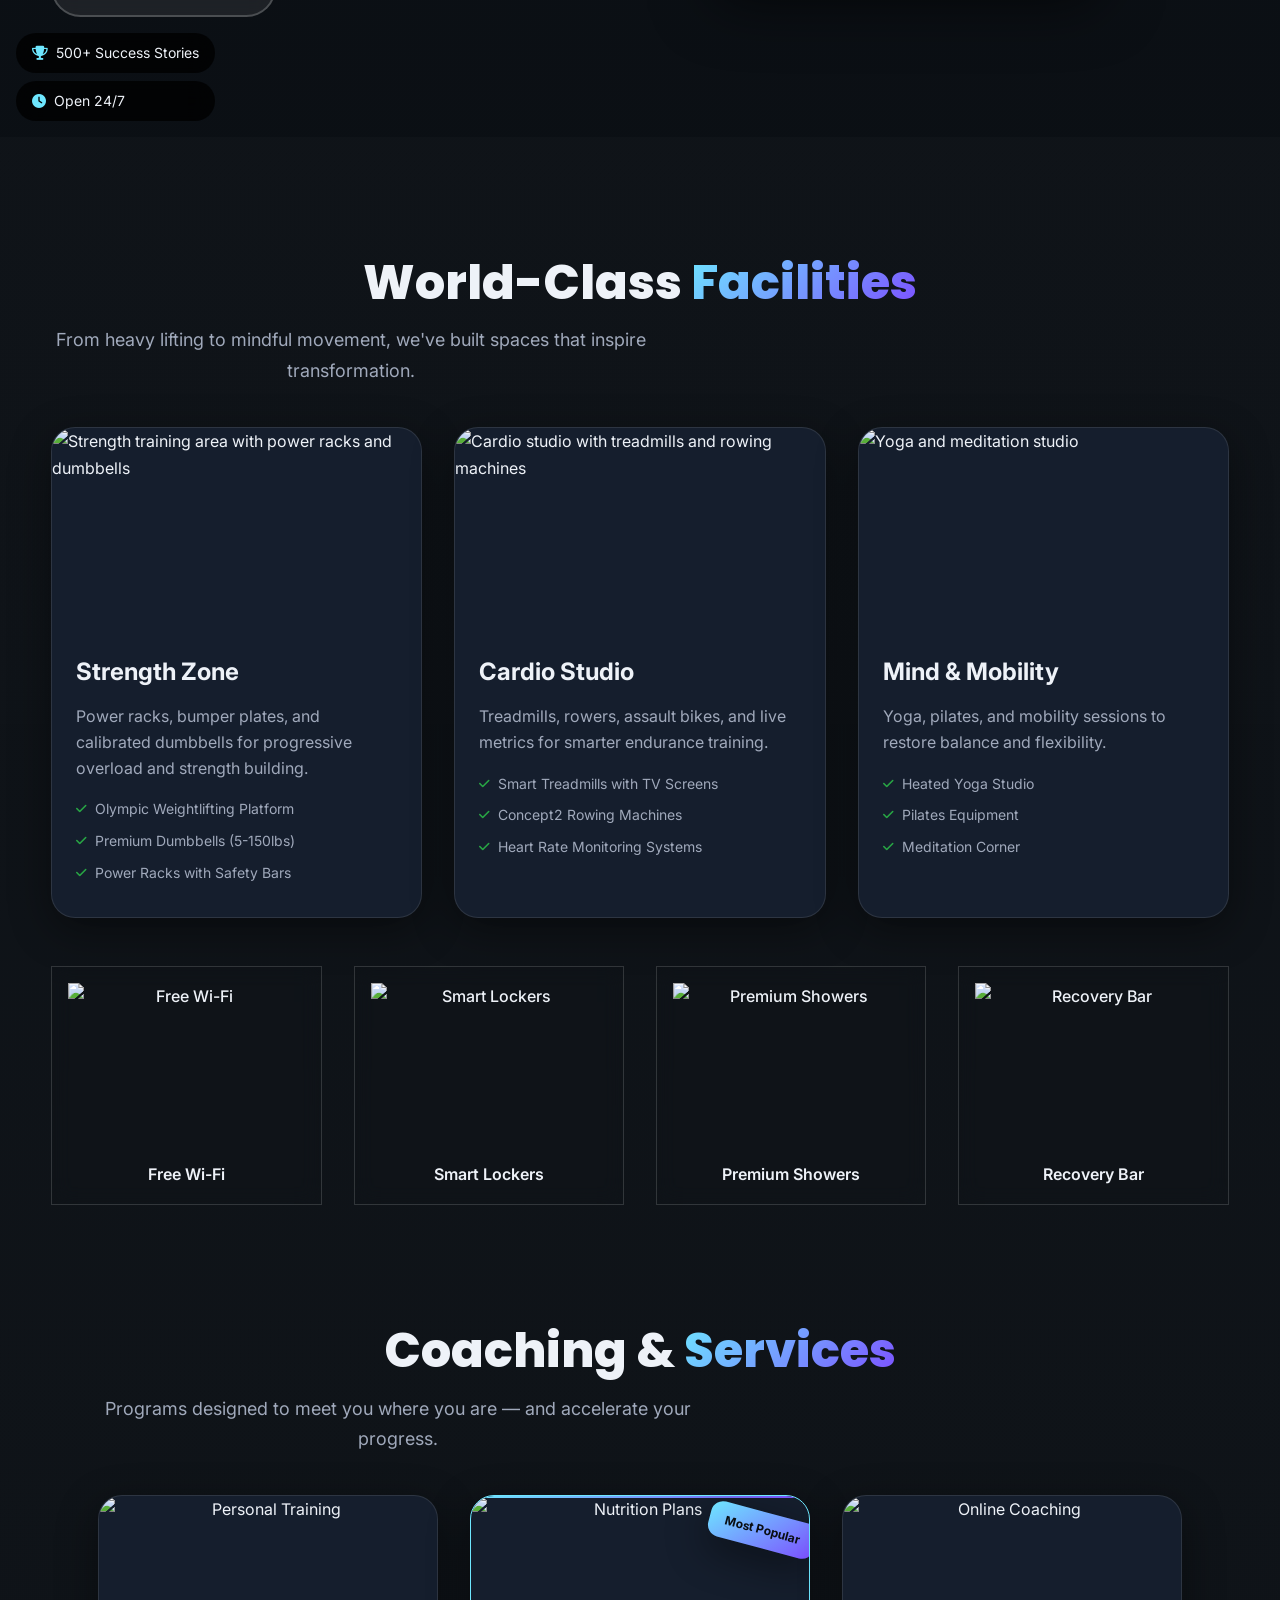
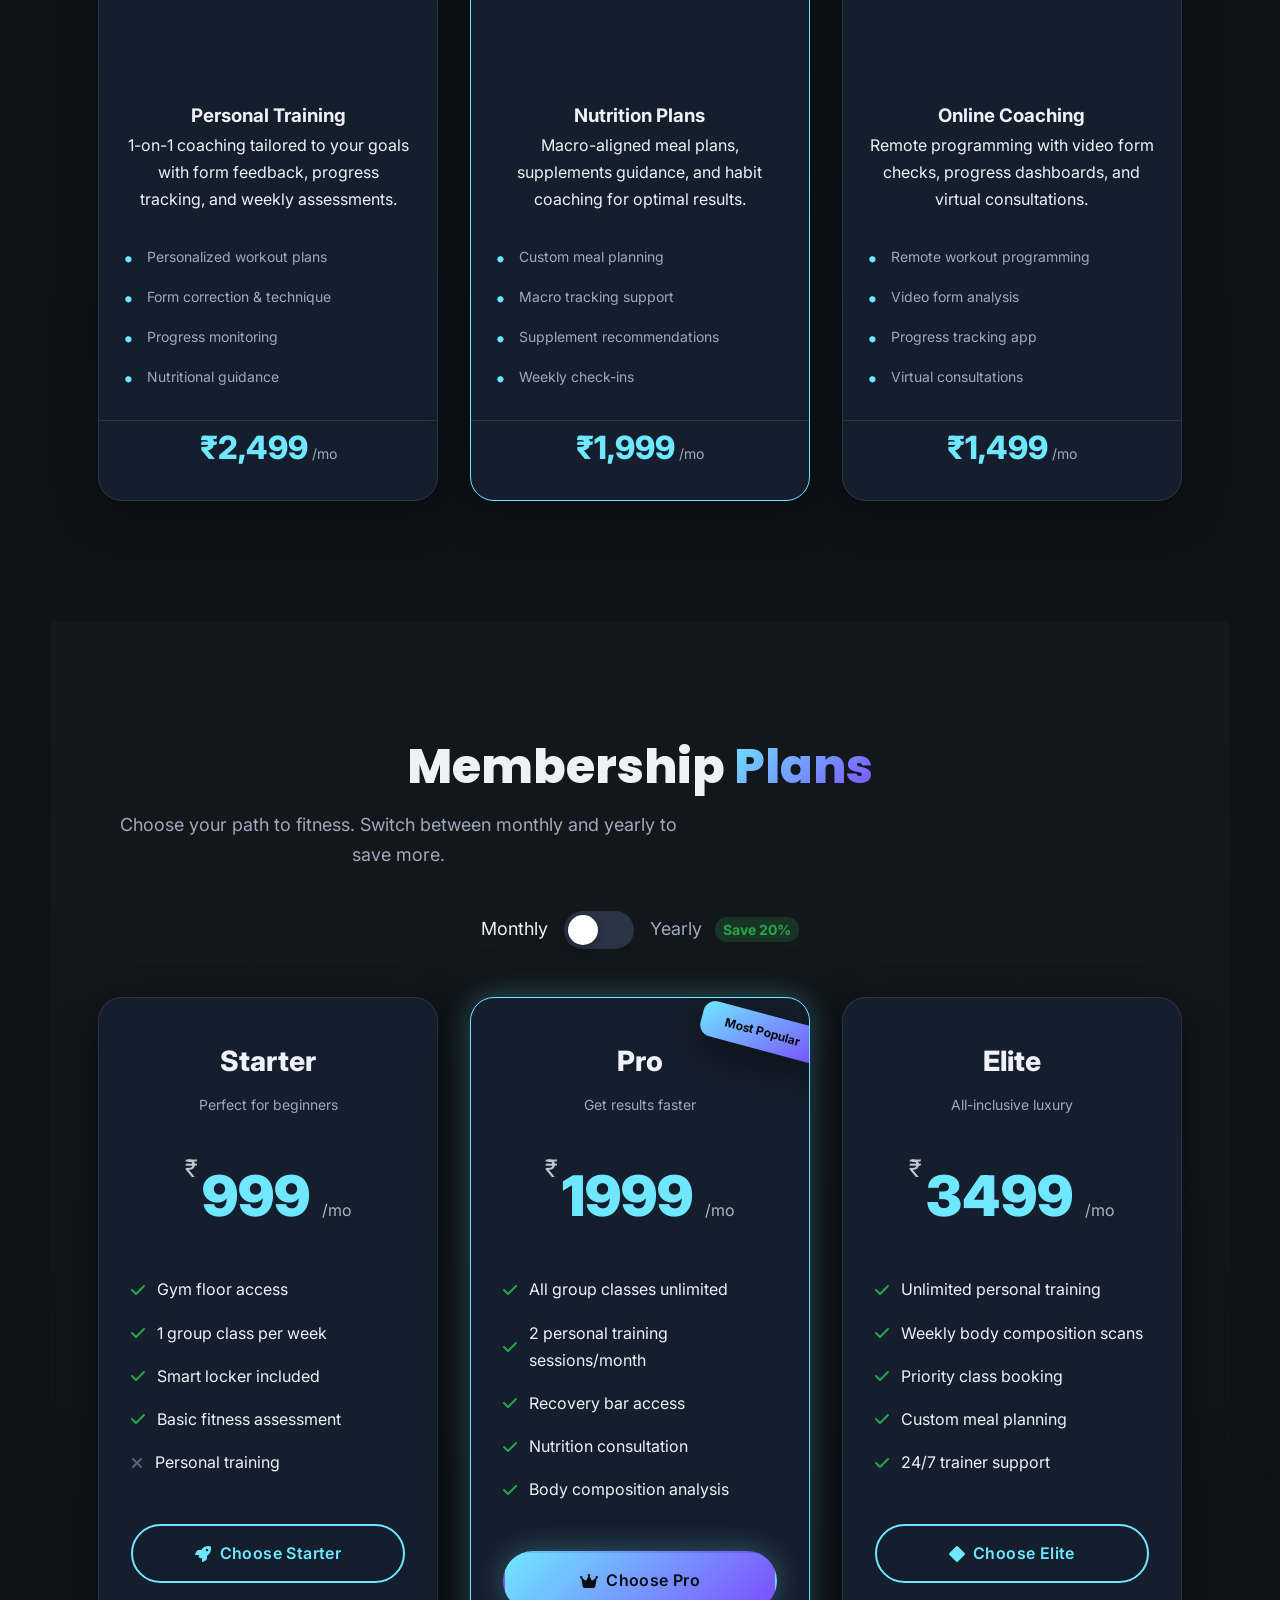
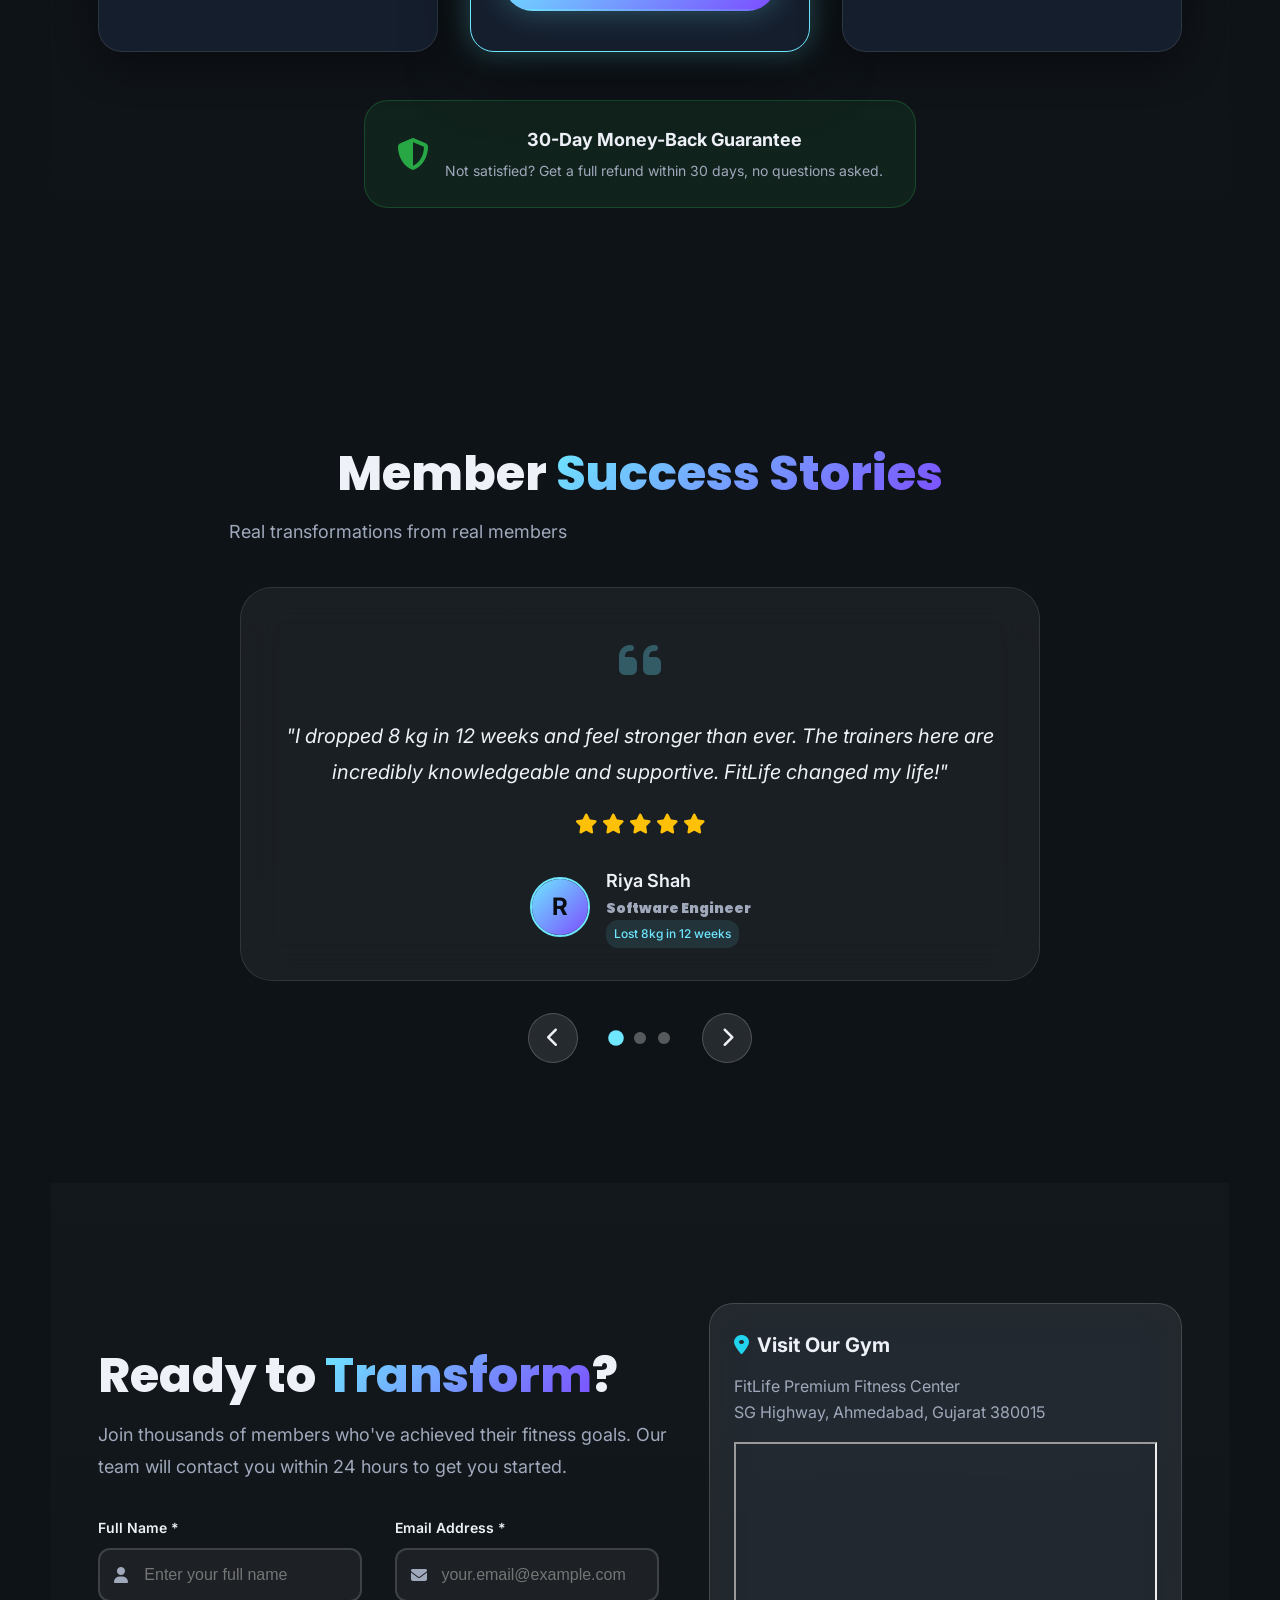
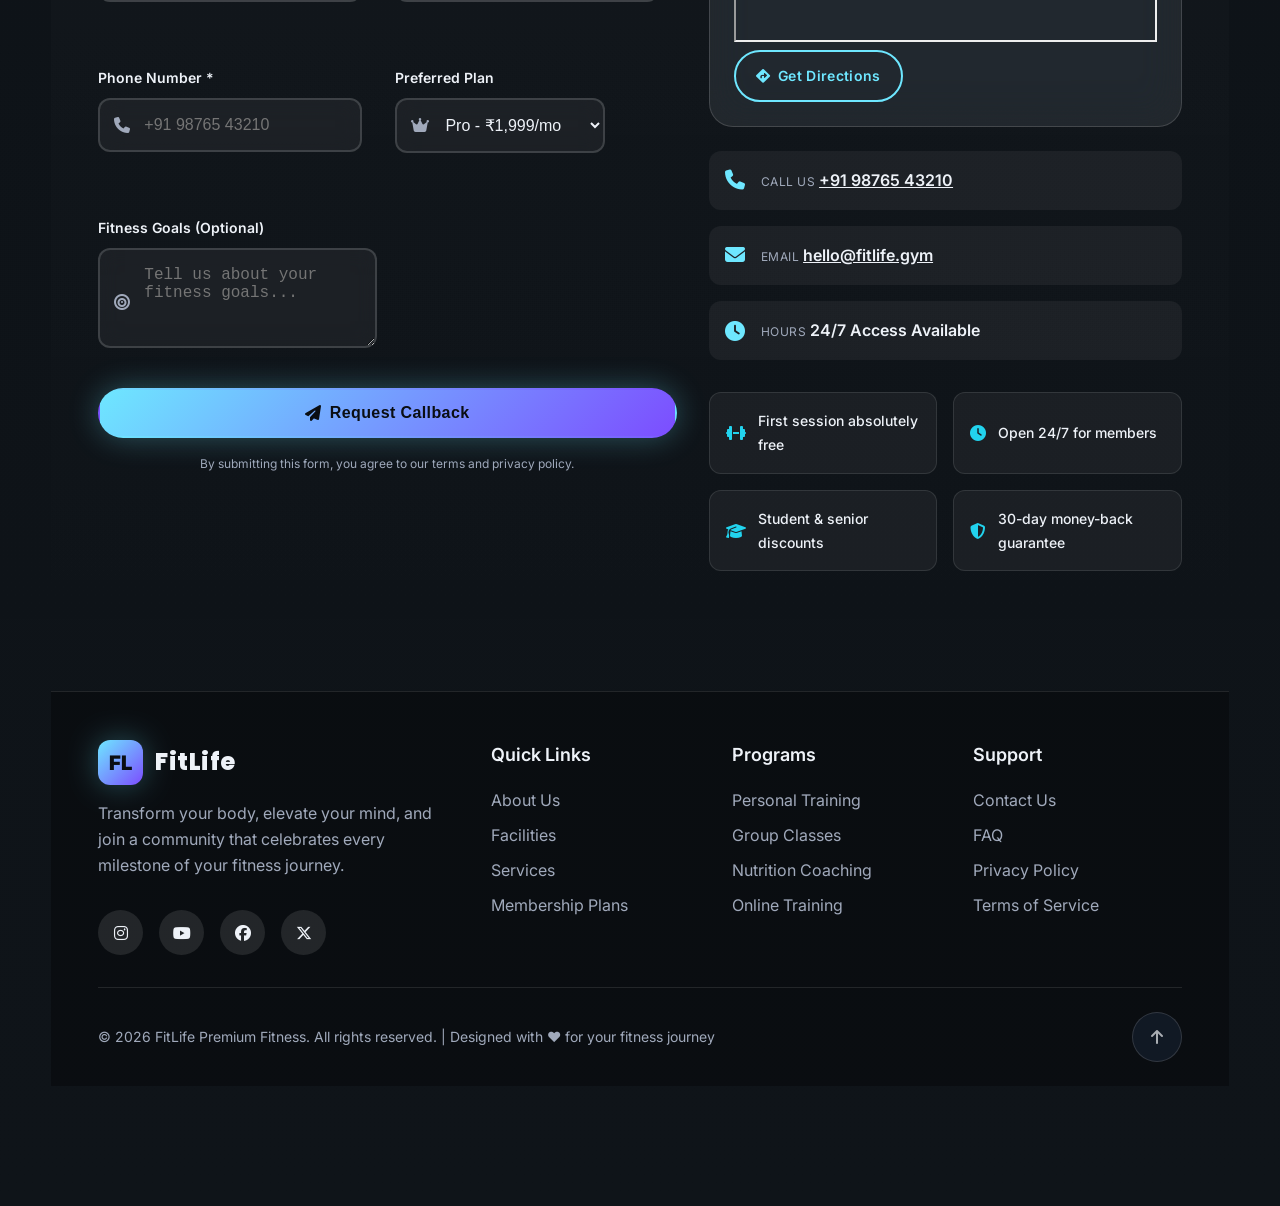
==== commit 5d7d7341: "Fitlife GYM" ====
--- a/index.html
+++ b/index.html
@@ -1,216 +1,763 @@
 <!DOCTYPE html>
 <html lang="en">
+
 <head>
-  <meta charset="UTF-8">
-  <meta name="viewport" content="width=device-width, initial-scale=1">
-  <title>Sarafat Saiyed - Full Stack | Cybersecurity | Data Enthusiast</title>
-
-  <!-- Favicon -->
-  <link rel="icon" href="favicon.ico" type="image/x-icon">
-
-  <!-- Critical resources -->
-  <link rel="preload" href="styles.css" as="style">
-  <link rel="stylesheet" href="styles.css">
-  <link href="https://fonts.googleapis.com/css2?family=Roboto:wght@400;700&display=swap" rel="stylesheet">
-  <link rel="stylesheet" href="https://cdnjs.cloudflare.com/ajax/libs/font-awesome/6.0.0-beta3/css/all.min.css"
-        integrity="sha512-Fo3rlrZj/k7ujTnHg4CGR2D7kSs0v4LLanw2qksYuRlEzO+tcaEPQogQ0KaoGN26/zrn20ImR1DfuLWnOo7aBA==" 
-        crossorigin="anonymous" referrerpolicy="no-referrer">
-  <!-- ATS-friendly meta -->
-  <meta name="description" content="💻 BCA Student | 🌐 Aspiring Full-Stack Developer | 🔐 Networking & Cybersecurity Enthusiast | 📜 Certified in Python, Cybersecurity & Full Stack">
+    <meta charset="UTF-8">
+    <meta name="viewport" content="width=device-width, initial-scale=1.0">
+    <title>FitLife — Modern Gym & Fitness</title>
+    <meta name="description" content="FitLife is a modern, single-page gym website showcasing facilities, services, and membership plans.">
+
+    <!-- Fonts & Icons -->
+    <link rel="preconnect" href="https://fonts.googleapis.com">
+    <link rel="preconnect" href="https://fonts.gstatic.com" crossorigin>
+    <link href="https://fonts.googleapis.com/css2?family=Poppins:wght@300;400;500;600;700;800;900&family=Inter:wght@300;400;500;600;700&display=swap" rel="stylesheet">
+    <link rel="stylesheet" href="https://cdnjs.cloudflare.com/ajax/libs/font-awesome/6.5.0/css/all.min.css">
+
+    <link rel="stylesheet" href="style.css">
 </head>
 
-<body>
-  <!-- Skip-link for accessibility -->
-  <a class="skip-to-content" href="#main-content">Skip to main content</a>
-
-  <!-- Header / Nav -->
-  <header class="main-header">
-    <div class="logo">Sarafat Saiyed</div>
-    <nav aria-label="Main navigation">
-      <ul class="nav-list">
-        <li><a href="#home">Home</a></li>
-        <li><a href="#about">About</a></li>
-        <li><a href="#skills">Skills</a></li>
-        <li><a href="#experience">Experience</a></li>
-        
-        <li><a href="#contact">Contact</a></li>
-      </ul>
-    </nav>
-  </header>
-
-  <!-- Main -->
-  <main id="main-content">
+<body class="custom-scrollbar">
+    <!-- Animated Background Particles -->
+    <div class="particles" id="particles"></div>
+
+    <!-- Loading Screen -->
+    <div class="loading-screen" id="loadingScreen">
+        <div class="loading-logo">
+            <span class="logo-mark">FL</span>
+            <div class="loading-text">FitLife</div>
+        </div>
+        <div class="loading-bar">
+            <div class="loading-progress"></div>
+        </div>
+    </div>
+
+    <!-- Header / Nav -->
+    <header class="header" id="header">
+        <div class="container nav">
+            <a class="logo" href="#hero">
+                <span class="logo-mark">FL</span>
+                <span class="logo-text">FitLife</span>
+            </a>
+
+            <nav class="nav-links" id="navLinks">
+                <a href="#about" data-text="About">About</a>
+                <a href="#facilities" data-text="Facilities">Facilities</a>
+                <a href="#services" data-text="Services">Services</a>
+                <a href="#plans" data-text="Plans">Plans</a>
+                <a href="#testimonials" data-text="Stories">Stories</a>
+                <a href="#contact" class="btn btn-primary small">Join Now</a>
+            </nav>
+
+            <button class="hamburger" id="hamburger" aria-label="Open Menu">
+                <span></span><span></span><span></span>
+            </button>
+        </div>
+    </header>
+
     <!-- Hero -->
-    <section id="home" class="hero fade-in" aria-labelledby="hero-heading">
-      <div class="hero-content slide-in-left">
-        <h1 id="hero-heading">Sarafat Saiyed</h1>
-        <h2>Empowering Solutions with Full Stack, Cybersecurity & Data Expertise</h2>
-        <p>💻 BCA Student | 🌐 Aspiring Full-Stack Developer | 🔐 Networking & Cybersecurity Enthusiast | 📜 Certified in Python, Cybersecurity & Full Stack</p>
-        <a href="#experience" class="cta-button">Explore My Work <i class="fas fa-arrow-right"></i></a>
-      </div>
+    <section class="hero" id="hero" aria-label="Hero — FitLife">
+        <div class="hero-overlay"></div>
+        <div class="hero-bg-video">
+            <!-- Added video element -->
+            <video autoplay muted loop id="heroVideo" poster="assets/images/poster.jpeg">
+                <source src="assets/videos/5319438-uhd_3840_2160_25fps.mp4" type="video/mp4" playsinline>
+                <source src="assets/videos/7676737-uhd_4096_2160_25fps.mp4" type="video/mp4" playsinline>
+                Your browser does not support the video tag.
+            </video>
+        </div>
+        <div class="container hero-inner">
+            <div class="hero-content reveal">
+                <h1 class="title">
+                    <span class="word">Train</span>
+                    <span class="word gradient">Smarter</span>,
+                    <span class="word">Live</span>
+                    <span class="word gradient">Stronger</span>
+                </h1>
+                <p class="subtitle">Premium equipment, elite coaches, and science-backed programs — all under one roof.</p>
+                <div class="hero-cta">
+                    <a href="#plans" class="btn btn-primary">
+                        <i class="fas fa-rocket"></i> View Memberships
+                    </a>
+                    <a href="#about" class="btn btn-ghost">
+                        <i class="fas fa-compass"></i> Explore
+                    </a>
+                </div>
+                <div class="stats">
+                    <div class="stat" data-aos="fade-up" data-aos-delay="100">
+                        <span class="num" data-target="35">0</span>
+                        <span class="label">Expert Trainers</span>
+                    </div>
+                    <div class="stat" data-aos="fade-up" data-aos-delay="200">
+                        <span class="num" data-target="1200">0</span>
+                        <span class="label">Happy Members</span>
+                    </div>
+                    <div class="stat" data-aos="fade-up" data-aos-delay="300">
+                        <span class="num" data-target="24">0</span>
+                        <span class="label">Open Hours</span>
+                    </div>
+                </div>
+            </div>
+            <div class="hero-card glass reveal" role="note" aria-label="Special Offer">
+                <div class="card-glow"></div>
+                <h3><i class="fa-solid fa-bolt"></i> Limited Time Offer</h3>
+                <p>Get <strong class="highlight">25% OFF</strong> on your first 3 months + free nutrition consultation.</p>
+                <a class="link" href="#contact">
+                    Claim Now
+                    <i class="fas fa-arrow-right"></i>
+                </a>
+                <div class="offer-timer" id="offerTimer">
+                    <div class="timer-item">
+                        <span class="timer-number" id="days">07</span>
+                        <span class="timer-label">Days</span>
+                    </div>
+                    <div class="timer-item">
+                        <span class="timer-number" id="hours">23</span>
+                        <span class="timer-label">Hours</span>
+                    </div>
+                    <div class="timer-item">
+                        <span class="timer-number" id="minutes">45</span>
+                        <span class="timer-label">Min</span>
+                    </div>
+                </div>
+            </div>
+        </div>
+        <a class="scroll-indicator" href="#about" aria-label="Scroll to About">
+            <i class="fa-solid fa-angles-down"></i>
+        </a>
     </section>
 
     <!-- About -->
-    <section id="about" class="section-padding reveal" aria-labelledby="about-heading">
-      <h2 id="about-heading">About Me</h2>
-      <img src="my.jpg" alt="Sarafat Saiyed - Professional Headshot" class="profile-pic">
-      <p>
-        Hello! I'm Sarafat Saiyed, a passionate BCA student specializing in <strong>full-stack development</strong>, 
-        <strong>networking</strong>, and <strong>cybersecurity</strong>. I build tech-driven solutions that solve real-world problems.
-      </p>
-
-      <h3>Certifications</h3>
-      <ul class="certifications-list">
-        <li><i class="fas fa-award"></i> Star Cyber Secure User – IANT</li>
-        <li><i class="fas fa-award"></i> Star Information Technology Essentials – IANT</li>
-        <li><i class="fas fa-award"></i> Star Python – IANT</li>
-        <li><i class="fas fa-award"></i> Full Stack Development – CodexIntern</li>
-        <li><i class="fas fa-award"></i> Coursera – HTML, JavaScript, Python, RDBMS</li>
-      </ul>
+    <section class="section" id="about">
+        <div class="container grid two-col">
+            <div class="content reveal">
+                <h2 class="section-title">About <span class="gradient">FitLife</span></h2>
+                <p class="section-intro">We're a community-first fitness club blending cutting-edge facilities with expert coaching. Whether you're a beginner or a pro, we build personalized paths to help you lift better, run faster, and recover smarter.</p>
+
+                <ul class="checklist">
+                    <li><i class="fa-solid fa-circle-check"></i> Evidence-based training methodology</li>
+                    <li><i class="fa-solid fa-circle-check"></i> Certified personal trainers & physiotherapists</li>
+                    <li><i class="fa-solid fa-circle-check"></i> Clean, spacious, and safety-first environment</li>
+                    <li><i class="fa-solid fa-circle-check"></i> 24/7 member support and guidance</li>
+                </ul>
+
+                <div class="badges">
+                    <span class="badge"><i class="fa-solid fa-star"></i> ISO Clean Facility</span>
+                    <span class="badge"><i class="fa-solid fa-heart-pulse"></i> Heart-Rate Tracking</span>
+                    <span class="badge"><i class="fa-solid fa-fire"></i> HIIT Certified</span>
+                    <span class="badge"><i class="fa-solid fa-award"></i> Premium Equipment</span>
+                </div>
+
+                <div class="cta-secondary">
+                    <a href="#facilities" class="btn btn-ghost">
+                        <i class="fas fa-eye"></i> Tour Our Facilities
+                    </a>
+                </div>
+            </div>
+            <div class="media reveal">
+                <div class="stacked-photos">
+                    <div class="photo top">
+                        <!-- Added image element with lazy loading -->
+                        <img class="lazy" data-src="assets/images/Strength_zone.jpg" alt="Person lifting weights in strength training zone">
+                        <div class="photo-overlay">
+                            <i class="fas fa-dumbbell"></i>
+                            <span>Strength Training</span>
+                        </div>
+                    </div>
+                    <div class="photo bottom">
+                        <!-- Added image element with lazy loading -->
+                        <img class="lazy" data-src="assets/images/Cardio_Studio.jpg" alt="Person running on a treadmill in cardio zone">
+                        <div class="photo-overlay">
+                            <i class="fas fa-heart"></i>
+                            <span>Cardio Zone</span>
+                        </div>
+                    </div>
+                </div>
+                <div class="stats-mini">
+                    <div class="mini-stat">
+                        <i class="fas fa-trophy"></i>
+                        <span>500+ Success Stories</span>
+                    </div>
+                    <div class="mini-stat">
+                        <i class="fas fa-clock"></i>
+                        <span>Open 24/7</span>
+                    </div>
+                </div>
+            </div>
+        </div>
     </section>
 
-    <!-- Skills -->
-    <section id="skills" class="section-padding reveal" aria-labelledby="skills-heading">
-      <h2 id="skills-heading">Skills</h2>
-      <div class="skills-container">
-        <div class="skill-category">
-          <h3>Technical Expertise</h3>
-          <ul class="skills-list">
-            <li><i class="fas fa-code"></i> Languages: Java, JavaScript, Python, PHP, C</li>
-            <li><i class="fas fa-globe"></i> Web: HTML5, CSS3, jQuery, SQL</li>
-            <li><i class="fas fa-cogs"></i> Frameworks: Django, Laravel, Spring, Kafka, Maven, REST API</li>
-            <li><i class="fas fa-database"></i> Database: RDBMS</li>
-            <li><i class="fas fa-cloud"></i> Cloud/DevOps: AWS (Elastic Beanstalk, EC2, CloudWatch)</li>
-            <li><i class="fas fa-chart-bar"></i> Data: Power BI, Data Structures, Algorithms, ML</li>
-            <li><i class="fas fa-shield-alt"></i> Security: Computer Networks, Log Inspection, Web Security</li>
-          </ul>
-        </div>
-
-        <div class="skill-category">
-          <h3>Professional Skills</h3>
-          <ul class="skills-list">
-            <li><i class="fas fa-comments"></i> Communication & Technical Writing</li>
-            <li><i class="fas fa-tasks"></i> Planning & Project Management</li>
-            <li><i class="fas fa-users"></i> Teamwork & Collaboration</li>
-            <li><i class="fas fa-lightbulb"></i> Problem-Solving & Critical Thinking</li>
-          </ul>
-        </div>
-      </div>
-    </section>
-
-    <!-- Experience -->
-    <section id="experience" class="section-padding reveal" aria-labelledby="experience-heading">
-      <h2 id="experience-heading">Experience & Job Simulations</h2>
-      <div class="experience-grid">
-        <!-- Card 1 -->
-        <article class="experience-card">
-          <h3>AWS APAC Solutions Architecture</h3>
-          <p class="experience-date">Aug 2025 – Forage</p>
-          <ul>
-            <li><i class="fas fa-check-circle"></i> Designed scalable AWS architecture with Elastic Beanstalk.</li>
-            <li><i class="fas fa-check-circle"></i> Presented cost-optimized solutions to stakeholders.</li>
-          </ul>
-          <p class="technologies-used"><strong>Skills:</strong> AWS, Pricing, Technical Communication</p>
-          <a href="https://github.com/Sarafat230041/my_achivement/blob/351031b0b93beb6192ae2f87933fd411afd1af94/aws.png" target="_blank" rel="noopener" class="experience-link">View on GitHub <i class="fas fa-external-link-alt"></i></a>
-        </article>
-
-        <!-- Card 2 -->
-        <article class="experience-card">
-          <h3>Deloitte Australia Technology Simulation</h3>
-          <p class="experience-date">Aug 2025 – Forage</p>
-          <ul>
-            <li><i class="fas fa-check-circle"></i> Built data-visualization dashboard proposal.</li>
-            <li><i class="fas fa-check-circle"></i> Applied Python & SDLC best practices.</li>
-          </ul>
-          <p class="technologies-used"><strong>Skills:</strong> Python, Planning, Software Development</p>
-          <a href="https://github.com/Sarafat230041/my_achivement/blob/351031b0b93beb6192ae2f87933fd411afd1af94/tech.png" target="_blank" rel="noopener" class="experience-link">View on GitHub <i class="fas fa-external-link-alt"></i></a>
-        </article>
-
-        <!-- Card 3 -->
-        <article class="experience-card">
-          <h3>British Airways Data Science Simulation</h3>
-          <p class="experience-date">Aug 2025 – Forage</p>
-          <ul>
-            <li><i class="fas fa-check-circle"></i> Scraped & analyzed customer sentiment data.</li>
-            <li><i class="fas fa-check-circle"></i> Built predictive models for satisfaction forecasting.</li>
-          </ul>
-          <p class="technologies-used"><strong>Skills:</strong> Machine Learning, Data Modeling, Visualization</p>
-          <a href="https://github.com/Sarafat230041/my_achivement/blob/ff2bb3a0c63e90d7e700d08aae964e187190d439/ds.png" target="_blank" rel="noopener" class="experience-link">View on GitHub <i class="fas fa-external-link-alt"></i></a>
-        </article>
-
-        <!-- Card 4 -->
-        <article class="experience-card">
-          <h3>J.P. Morgan Software Engineering</h3>
-          <p class="experience-date">Aug 2025 – Forage</p>
-          <ul>
-            <li><i class="fas fa-check-circle"></i> Developed micro-services with Spring & Kafka.</li>
-            <li><i class="fas fa-check-circle"></i> Integrated REST APIs and SQL databases.</li>
-          </ul>
-          <p class="technologies-used"><strong>Skills:</strong> Java, Spring, Kafka, REST, SQL</p>
-          <a href="https://github.com/Sarafat230041/my_achivement/blob/ff2bb3a0c63e90d7e700d08aae964e187190d439/jp.png" target="_blank" rel="noopener" class="experience-link">View on GitHub <i class="fas fa-external-link-alt"></i></a>
-        </article>
-
-        <!-- Card 5 -->
-        <article class="experience-card">
-          <h3>Deloitte Australia Cyber Simulation</h3>
-          <p class="experience-date">Aug 2025 – Forage</p>
-          <ul>
-            <li><i class="fas fa-check-circle"></i> Investigated logs to detect anomalies.</li>
-            <li><i class="fas fa-check-circle"></i> Responded to simulated security incidents.</li>
-          </ul>
-          <p class="technologies-used"><strong>Skills:</strong> Network Security, Log Inspection, Incident Response</p>
-          <a href="https://github.com/Sarafat230041/my_achivement/blob/351031b0b93beb6192ae2f87933fd411afd1af94/cyber.png" target="_blank" rel="noopener" class="experience-link">View on GitHub <i class="fas fa-external-link-alt"></i></a>
-        </article>
-      </div>
-    </section>
-
-    
-
-    <!-- Contact -->
-    <section id="contact" class="section-padding reveal" aria-labelledby="contact-heading">
-      <h2 id="contact-heading">Contact</h2>
-      <p>Looking for collaboration or job opportunities? Let’s connect!</p>
-
-      <form id="contact-form" class="contact-form">
-        <label for="name">Name</label>
-        <input type="text" id="name" name="name" placeholder="Your Name" required>
-
-        <label for="email">Email</label>
-        <input type="email" id="email" name="email" placeholder="you@example.com" required>
-
-        <label for="message">Message</label>
-        <textarea id="message" name="message" rows="5" placeholder="Your message..." required></textarea>
-
-        <button type="submit" class="submit-button">Send Message <i class="fas fa-paper-plane"></i></button>
-      </form>
-
-      <div class="social-media">
-        <h3>Connect with me</h3>
-        <a href="https://www.linkedin.com/in/saiyed-sarafat-ab506b287" target="_blank" rel="noopener" aria-label="LinkedIn"><i class="fab fa-linkedin"></i></a>
-        <a href="https://github.com/Sarafat230041" target="_blank" rel="noopener" aria-label="GitHub"><i class="fab fa-github"></i></a>
-        <a href="https://x.com/Saiyedshar42471?t=kUW3GJU5z1O3iKdW32E5-Q&s=09" target="_blank" rel="noopener" aria-label="Twitter"><i class="fab fa-twitter"></i></a>
-        <a href="mailto:saiyedsarafat91@gmail.com" aria-label="Email"><i class="fas fa-envelope"></i></a>
-      </div>
-    </section>
-  </main>
-
-  <!-- Footer -->
-  <footer class="main-footer">
-    <div class="quick-links">
-      <a href="#home">Home</a>
-      <a href="#about">About</a>
-      <a href="#skills">Skills</a>
-      <a href="#experience">Experience</a>
-      
-      <a href="#contact">Contact</a>
-    </div>
-    <p>&copy; <span id="current-year"></span> Sarafat Saiyed. All rights reserved.</p>
-  </footer>
-
-  <!-- Scroll-to-top -->
-  <button id="scrollToTopBtn" aria-label="Scroll to top"><i class="fas fa-arrow-up"></i></button>
-
-  <!-- Scripts -->
-  <script src="script.js"></script>
+    <!-- Facilities -->
+    <section class="section alt" id="facilities">
+        <div class="container">
+            <h2 class="section-title center reveal">World-Class <span class="gradient">Facilities</span></h2>
+            <p class="section-desc center reveal">From heavy lifting to mindful movement, we've built spaces that inspire transformation.</p>
+
+            <div class="cards grid three-col">
+                <article class="card facility-card reveal" data-tilt>
+                    <div class="card-image">
+                        <!-- Added image element with lazy loading -->
+                        <img class="lazy" data-src="assets/images/man-lifting-dumbbells.webp" alt="Strength training area with power racks and dumbbells">
+                        <div class="card-overlay">
+                            <i class="fas fa-dumbbell"></i>
+                        </div>
+                    </div>
+                    <div class="card-body">
+                        <h3>Strength Zone</h3>
+                        <p>Power racks, bumper plates, and calibrated dumbbells for progressive overload and strength building.</p>
+                        <ul class="feature-list">
+                            <li><i class="fas fa-check"></i> Olympic Weightlifting Platform</li>
+                            <li><i class="fas fa-check"></i> Premium Dumbbells (5-150lbs)</li>
+                            <li><i class="fas fa-check"></i> Power Racks with Safety Bars</li>
+                        </ul>
+                    </div>
+                </article>
+
+                <article class="card facility-card reveal" data-tilt>
+                    <div class="card-image">
+                        <!-- Added image element with lazy loading -->
+                        <img class="lazy" data-src="assets/images/Cardio_Studio.jpg" alt="Cardio studio with treadmills and rowing machines">
+                        <div class="card-overlay">
+                            <i class="fas fa-heartbeat"></i>
+                        </div>
+                    </div>
+                    <div class="card-body">
+                        <h3>Cardio Studio</h3>
+                        <p>Treadmills, rowers, assault bikes, and live metrics for smarter endurance training.</p>
+                        <ul class="feature-list">
+                            <li><i class="fas fa-check"></i> Smart Treadmills with TV Screens</li>
+                            <li><i class="fas fa-check"></i> Concept2 Rowing Machines</li>
+                            <li><i class="fas fa-check"></i> Heart Rate Monitoring Systems</li>
+                        </ul>
+                    </div>
+                </article>
+
+                <article class="card facility-card reveal" data-tilt>
+                    <div class="card-image">
+                        <!-- Added image element with lazy loading -->
+                        <img class="lazy" data-src="assets/images/class-3.jpg" alt="Yoga and meditation studio">
+                        <div class="card-overlay">
+                            <i class="fas fa-leaf"></i>
+                        </div>
+                    </div>
+                    <div class="card-body">
+                        <h3>Mind & Mobility</h3>
+                        <p>Yoga, pilates, and mobility sessions to restore balance and flexibility.</p>
+                        <ul class="feature-list">
+                            <li><i class="fas fa-check"></i> Heated Yoga Studio</li>
+                            <li><i class="fas fa-check"></i> Pilates Equipment</li>
+                            <li><i class="fas fa-check"></i> Meditation Corner</li>
+                        </ul>
+                    </div>
+                </article>
+            </div>
+
+            <div class="features grid four-col">
+                <div class="feature reveal">
+                    <img src="assets/images/wifi.jpg" alt="Free Wi-Fi" class="feature-image">
+                    <span>Free Wi-Fi</span>
+                </div>
+                <div class="feature reveal">
+                    <img src="assets/images/locker.webp" alt="Smart Lockers" class="feature-image">
+                    <span>Smart Lockers</span>
+                </div>
+                <div class="feature reveal">
+                    <img src="assets/images/shower.webp" alt="Premium Showers" class="feature-image">
+                    <span>Premium Showers</span>
+                </div>
+                <div class="feature reveal">
+                    <img src="assets/images/recovery.jpeg" alt="Recovery Bar" class="feature-image">
+                    <span>Recovery Bar</span>
+                </div>
+            </div>
+
+
+            <!-- Services -->
+            <section class="section" id="services">
+                <div class="container">
+                    <h2 class="section-title center reveal">Coaching & <span class="gradient">Services</span></h2>
+                    <p class="section-desc center reveal">Programs designed to meet you where you are — and accelerate your progress.</p>
+
+                    <div class="cards grid three-col">
+                        <article class="card service-card reveal">
+                            <div class="service-image">
+                                <img src="assets/images/Personal_training.webp" alt="Personal Training" class="lazy">
+                            </div>
+
+                            <h3>Personal Training</h3>
+                            <p>1-on-1 coaching tailored to your goals with form feedback, progress tracking, and weekly assessments.</p>
+                            <ul class="service-features">
+                                <li>Personalized workout plans</li>
+                                <li>Form correction & technique</li>
+                                <li>Progress monitoring</li>
+                                <li>Nutritional guidance</li>
+                            </ul>
+                            <div class="service-price">
+                                <span class="price">₹2,499</span>
+                                <span class="period">/session</span>
+                            </div>
+                        </article>
+
+                        <article class="card service-card reveal featured">
+                            <div class="service-ribbon">Most Popular</div>
+                            <div class="service-image">
+                                <img src="assets/images/Nutrition_Plan.jpeg" alt="Nutrition Plans" class="lazy">
+                            </div>
+                            <h3>Nutrition Plans</h3>
+                            <p>Macro-aligned meal plans, supplements guidance, and habit coaching for optimal results.</p>
+                            <ul class="service-features">
+                                <li>Custom meal planning</li>
+                                <li>Macro tracking support</li>
+                                <li>Supplement recommendations</li>
+                                <li>Weekly check-ins</li>
+                            </ul>
+                            <div class="service-price">
+                                <span class="price">₹1,999</span>
+                                <span class="period">/month</span>
+                            </div>
+                        </article>
+
+                        <article class="card service-card reveal">
+                            <div class="service-image">
+                                <img src="assets/images/Online_coaching.jpeg" alt="Online Coaching" class="lazy">
+                            </div>
+
+                            <h3>Online Coaching</h3>
+                            <p>Remote programming with video form checks, progress dashboards, and virtual consultations.</p>
+                            <ul class="service-features">
+                                <li>Remote workout programming</li>
+                                <li>Video form analysis</li>
+                                <li>Progress tracking app</li>
+                                <li>Virtual consultations</li>
+                            </ul>
+                            <div class="service-price">
+                                <span class="price">₹1,499</span>
+                                <span class="period">/month</span>
+                            </div>
+                        </article>
+                    </div>
+                </div>
+            </section>
+
+            <!-- Plans / Pricing -->
+            <section class="section alt" id="plans">
+                <div class="container">
+                    <h2 class="section-title center reveal">Membership <span class="gradient">Plans</span></h2>
+                    <p class="section-desc center reveal">Choose your path to fitness. Switch between monthly and yearly to save more.</p>
+
+                    <div class="billing-toggle reveal" role="group" aria-label="Billing cycle">
+                        <span class="billing-label">Monthly</span>
+                        <label class="switch">
+                    <input type="checkbox" id="billingToggle" aria-label="Toggle yearly billing">
+                    <span class="slider"></span>
+                </label>
+                        <span class="billing-label">Yearly <span class="save">Save 20%</span></span>
+                    </div>
+
+                    <div class="cards grid three-col pricing-cards">
+                        <article class="card price-card reveal" data-plan="starter">
+                            <div class="plan-header">
+                                <h3>Starter</h3>
+                                <p class="plan-tag">Perfect for beginners</p>
+                            </div>
+                            <div class="plan-price">
+                                <span class="currency">₹</span>
+                                <span class="amount" data-month="999" data-year="799">999</span>
+                                <span class="period">/mo</span>
+                            </div>
+                            <ul class="plan-features">
+                                <li><i class="fa-solid fa-check"></i> Gym floor access</li>
+                                <li><i class="fa-solid fa-check"></i> 1 group class per week</li>
+                                <li><i class="fa-solid fa-check"></i> Smart locker included</li>
+                                <li><i class="fa-solid fa-check"></i> Basic fitness assessment</li>
+                                <li><i class="fa-solid fa-times"></i> Personal training</li>
+                            </ul>
+                            <a href="#contact" class="btn btn-outline plan-btn" data-plan="Starter">
+                                <i class="fas fa-rocket"></i> Choose Starter
+                            </a>
+                        </article>
+
+                        <article class="card price-card featured reveal" data-plan="pro" aria-label="Recommended plan">
+                            <div class="plan-ribbon">Most Popular</div>
+                            <div class="plan-header">
+                                <h3>Pro</h3>
+                                <p class="plan-tag">Get results faster</p>
+                            </div>
+                            <div class="plan-price">
+                                <span class="currency">₹</span>
+                                <span class="amount" data-month="1999" data-year="1599">1999</span>
+                                <span class="period">/mo</span>
+                            </div>
+                            <ul class="plan-features">
+                                <li><i class="fa-solid fa-check"></i> All group classes unlimited</li>
+                                <li><i class="fa-solid fa-check"></i> 2 personal training sessions/month</li>
+                                <li><i class="fa-solid fa-check"></i> Recovery bar access</li>
+                                <li><i class="fa-solid fa-check"></i> Nutrition consultation</li>
+                                <li><i class="fa-solid fa-check"></i> Body composition analysis</li>
+                            </ul>
+                            <a href="#contact" class="btn btn-primary plan-btn" data-plan="Pro">
+                                <i class="fas fa-crown"></i> Choose Pro
+                            </a>
+                        </article>
+
+                        <article class="card price-card reveal" data-plan="elite">
+                            <div class="plan-header">
+                                <h3>Elite</h3>
+                                <p class="plan-tag">All-inclusive luxury</p>
+                            </div>
+                            <div class="plan-price">
+                                <span class="currency">₹</span>
+                                <span class="amount" data-month="3499" data-year="2799">3499</span>
+                                <span class="period">/mo</span>
+                            </div>
+                            <ul class="plan-features">
+                                <li><i class="fa-solid fa-check"></i> Unlimited personal training</li>
+                                <li><i class="fa-solid fa-check"></i> Weekly body composition scans</li>
+                                <li><i class="fa-solid fa-check"></i> Priority class booking</li>
+                                <li><i class="fa-solid fa-check"></i> Custom meal planning</li>
+                                <li><i class="fa-solid fa-check"></i> 24/7 trainer support</li>
+                            </ul>
+                            <a href="#contact" class="btn btn-outline plan-btn" data-plan="Elite">
+                                <i class="fas fa-diamond"></i> Choose Elite
+                            </a>
+                        </article>
+                    </div>
+
+                    <div class="pricing-guarantee reveal">
+                        <div class="guarantee-content">
+                            <i class="fas fa-shield-alt"></i>
+                            <div>
+                                <h4>30-Day Money-Back Guarantee</h4>
+                                <p>Not satisfied? Get a full refund within 30 days, no questions asked.</p>
+                            </div>
+                        </div>
+                    </div>
+                </div>
+            </section>
+
+            <!-- Testimonials -->
+            <section class="section" id="testimonials">
+                <div class="container">
+                    <h2 class="section-title center reveal">Member <span class="gradient">Success Stories</span></h2>
+                    <p class="section-desc center reveal">Real transformations from real members</p>
+
+                    <div class="testimonials-slider reveal" id="testimonialSlider" role="region" aria-roledescription="carousel">
+                        <div class="slide active">
+                            <div class="testimonial-content">
+                                <div class="quote-icon"><i class="fas fa-quote-left"></i></div>
+                                <p>"I dropped 8 kg in 12 weeks and feel stronger than ever. The trainers here are incredibly knowledgeable and supportive. FitLife changed my life!"</p>
+                                <div class="rating">
+                                    <i class="fas fa-star"></i>
+                                    <i class="fas fa-star"></i>
+                                    <i class="fas fa-star"></i>
+                                    <i class="fas fa-star"></i>
+                                    <i class="fas fa-star"></i>
+                                </div>
+                            </div>
+                            <div class="author">
+                                <div class="author-avatar">
+                                    <div class="avatar-placeholder female"></div>
+                                </div>
+                                <div class="author-info">
+                                    <span class="name">Riya Shah</span>
+                                    <span class="title">Software Engineer</span>
+                                    <span class="achievement">Lost 8kg in 12 weeks</span>
+                                </div>
+                            </div>
+                        </div>
+
+                        <div class="slide">
+                            <div class="testimonial-content">
+                                <div class="quote-icon"><i class="fas fa-quote-left"></i></div>
+                                <p>"The Pro plan is worth every rupee. Love the programming, the recovery area, and the community atmosphere. Best investment I've made for my health."</p>
+                                <div class="rating">
+                                    <i class="fas fa-star"></i>
+                                    <i class="fas fa-star"></i>
+                                    <i class="fas fa-star"></i>
+                                    <i class="fas fa-star"></i>
+                                    <i class="fas fa-star"></i>
+                                </div>
+                            </div>
+                            <div class="author">
+                                <div class="author-avatar">
+                                    <div class="avatar-placeholder male"></div>
+                                </div>
+                                <div class="author-info">
+                                    <span class="name">Aditya Verma</span>
+                                    <span class="title">Business Owner</span>
+                                    <span class="achievement">Gained 5kg muscle mass</span>
+                                </div>
+                            </div>
+                        </div>
+
+                        <div class="slide">
+                            <div class="testimonial-content">
+                                <div class="quote-icon"><i class="fas fa-quote-left"></i></div>
+                                <p>"Clean facilities, friendly staff, and truly motivating environment. The yoga classes helped my chronic back pain enormously. Highly recommended!"</p>
+                                <div class="rating">
+                                    <i class="fas fa-star"></i>
+                                    <i class="fas fa-star"></i>
+                                    <i class="fas fa-star"></i>
+                                    <i class="fas fa-star"></i>
+                                    <i class="fas fa-star"></i>
+                                </div>
+                            </div>
+                            <div class="author">
+                                <div class="author-avatar">
+                                    <div class="avatar-placeholder female-2"></div>
+                                </div>
+                                <div class="author-info">
+                                    <span class="name">Simran Kaur</span>
+                                    <span class="title">Yoga Instructor</span>
+                                    <span class="achievement">Improved flexibility 40%</span>
+                                </div>
+                            </div>
+                        </div>
+                    </div>
+
+                    <div class="slider-controls">
+                        <button class="slider-btn prev" id="prevBtn" aria-label="Previous testimonial">
+                    <i class="fas fa-chevron-left"></i>
+                </button>
+                        <div class="slider-dots" id="sliderDots" role="tablist" aria-label="Testimonial slides"></div>
+                        <button class="slider-btn next" id="nextBtn" aria-label="Next testimonial">
+                    <i class="fas fa-chevron-right"></i>
+                </button>
+                    </div>
+                </div>
+            </section>
+
+
+
+
+
+
+
+
+            <!-- Footer -->
+            <!-- Contact -->
+            <section class="section alt" id="contact">
+                <div class="container grid two-col">
+                    <div class="content reveal">
+                        <h2 class="section-title">Ready to <span class="gradient">Transform</span>?</h2>
+                        <p class="section-intro">
+                            Join thousands of members who've achieved their fitness goals. Our team will contact you within 24 hours to get you started.
+                        </p>
+
+                        <form class="form" id="joinForm" novalidate>
+                            <div class="form-group">
+                                <div class="form-row">
+                                    <label for="name">Full Name *</label>
+                                    <div class="input-wrapper">
+                                        <i class="fas fa-user"></i>
+                                        <input id="name" name="name" type="text" placeholder="Enter your full name" required>
+                                    </div>
+                                    <small class="error" id="nameError">Please enter your full name</small>
+                                </div>
+
+                                <div class="form-row">
+                                    <label for="email">Email Address *</label>
+                                    <div class="input-wrapper">
+                                        <i class="fas fa-envelope"></i>
+                                        <input id="email" name="email" type="email" placeholder="your.email@example.com" required>
+                                    </div>
+                                    <small class="error" id="emailError">Please enter a valid email address</small>
+                                </div>
+                            </div>
+
+                            <div class="form-group">
+                                <div class="form-row">
+                                    <label for="phone">Phone Number *</label>
+                                    <div class="input-wrapper">
+                                        <i class="fas fa-phone"></i>
+                                        <input id="phone" name="phone" type="tel" placeholder="+91 98765 43210" required pattern="^[0-9\s+()-]{8,}$">
+                                    </div>
+                                    <small class="error" id="phoneError">Please enter a valid phone number</small>
+                                </div>
+
+                                <div class="form-row">
+                                    <label for="plan">Preferred Plan</label>
+                                    <div class="input-wrapper">
+                                        <i class="fas fa-crown"></i>
+                                        <select id="plan" name="plan">
+                <option value="Starter">Starter - ₹999/mo</option>
+                <option value="Pro" selected>Pro - ₹1,999/mo</option>
+                <option value="Elite">Elite - ₹3,499/mo</option>
+              </select>
+                                    </div>
+                                </div>
+                            </div>
+
+                            <div class="form-row">
+                                <label for="goals">Fitness Goals (Optional)</label>
+                                <div class="input-wrapper">
+                                    <i class="fas fa-bullseye"></i>
+                                    <textarea id="goals" name="goals" placeholder="Tell us about your fitness goals..." rows="3"></textarea>
+                                </div>
+                            </div>
+
+                            <div class="form-actions">
+                                <button type="submit" class="btn btn-primary full" id="submitBtn">
+            <i class="fas fa-paper-plane"></i>
+            <span class="btn-text">Request Callback</span>
+            <div class="btn-loader">
+              <i class="fas fa-spinner fa-spin"></i>
+            </div>
+          </button>
+                                <p class="form-note">By submitting this form, you agree to our terms and privacy policy.</p>
+                            </div>
+
+                            <div class="form-success" id="formSuccess" role="status" aria-live="polite"></div>
+                        </form>
+                    </div>
+
+                    <div class="media reveal">
+                        <div class="contact-cards">
+                            <div class="contact-card map-card glass">
+                                <h3><i class="fa-solid fa-location-dot"></i> Visit Our Gym</h3>
+                                <p>FitLife Premium Fitness Center<br>SG Highway, Ahmedabad, Gujarat 380015</p>
+
+                                <!-- Google Maps Embed -->
+                                <iframe src="https://www.google.com/maps/embed?pb=!1m18!1m12!1m3!1d3672.0493552525384!2d72.49335431542694!3d23.03051392155743!2m3!1f0!2f0!3f0!3m2!1i1024!2i768!4f13.1!3m3!1m2!1s0x395e84f0f8a2a1a5%3A0x9df07cabc17dbf75!2sSG%20Highway%2C%20Ahmedabad%2C%20Gujarat!5e0!3m2!1sen!2sin!4v1699863138909!5m2!1sen!2sin"
+                                    width="100%" height="200" class="map-iframe" allowfullscreen="" loading="lazy" title="Map showing FitLife Premium Fitness Center location"></iframe>
+
+                                <a href="https://www.google.com/maps/dir/?api=1&destination=SG+Highway+Ahmedabad" target="_blank" rel="noopener" class="btn btn-outline small">
+                                    <i class="fas fa-directions"></i> Get Directions
+                                </a>
+                            </div>
+
+                            <div class="contact-info">
+                                <div class="contact-item">
+                                    <i class="fas fa-phone"></i>
+                                    <div>
+                                        <span class="label">Call Us</span>
+                                        <a href="tel:+919876543210" class="value">+91 98765 43210</a>
+                                    </div>
+                                </div>
+
+                                <div class="contact-item">
+                                    <i class="fas fa-envelope"></i>
+                                    <div>
+                                        <span class="label">Email</span>
+                                        <a href="mailto:hello@fitlife.gym" class="value">hello@fitlife.gym</a>
+                                    </div>
+                                </div>
+
+                                <div class="contact-item">
+                                    <i class="fas fa-clock"></i>
+                                    <div>
+                                        <span class="label">Hours</span>
+                                        <span class="value">24/7 Access Available</span>
+                                    </div>
+                                </div>
+                            </div>
+                        </div>
+
+                        <div class="perks-grid">
+                            <div class="perk">
+                                <i class="fa-solid fa-dumbbell"></i>
+                                <span>First session absolutely free</span>
+                            </div>
+                            <div class="perk">
+                                <i class="fa-solid fa-clock"></i>
+                                <span>Open 24/7 for members</span>
+                            </div>
+                            <div class="perk">
+                                <i class="fa-solid fa-graduation-cap"></i>
+                                <span>Student & senior discounts</span>
+                            </div>
+                            <div class="perk">
+                                <i class="fa-solid fa-shield-alt"></i>
+                                <span>30-day money-back guarantee</span>
+                            </div>
+                        </div>
+                    </div>
+                </div>
+            </section>
+
+            <!-- Footer -->
+            <footer class="footer">
+                <div class="container footer-inner">
+                    <div class="footer-content">
+                        <div class="brand-section">
+                            <a class="logo" href="#hero">
+                                <span class="logo-mark">FL</span>
+                                <span class="logo-text">FitLife</span>
+                            </a>
+                            <p class="brand-desc">
+                                Transform your body, elevate your mind, and join a community that celebrates every milestone of your fitness journey.
+                            </p>
+                            <div class="social-links">
+                                <a href="https://instagram.com" target="_blank" rel="noopener" aria-label="Instagram" class="social-link">
+                                    <i class="fa-brands fa-instagram"></i>
+                                </a>
+                                <a href="https://youtube.com" target="_blank" rel="noopener" aria-label="YouTube" class="social-link">
+                                    <i class="fa-brands fa-youtube"></i>
+                                </a>
+                                <a href="https://facebook.com" target="_blank" rel="noopener" aria-label="Facebook" class="social-link">
+                                    <i class="fa-brands fa-facebook"></i>
+                                </a>
+                                <a href="https://twitter.com" target="_blank" rel="noopener" aria-label="Twitter" class="social-link">
+                                    <i class="fa-brands fa-x-twitter"></i>
+                                </a>
+                            </div>
+                        </div>
+
+                        <div class="footer-links">
+                            <div class="link-group">
+                                <h4>Quick Links</h4>
+                                <a href="#about">About Us</a>
+                                <a href="#facilities">Facilities</a>
+                                <a href="#services">Services</a>
+                                <a href="#plans">Membership Plans</a>
+                            </div>
+
+                            <div class="link-group">
+                                <h4>Programs</h4>
+                                <a href="#services">Personal Training</a>
+                                <a href="#services">Group Classes</a>
+                                <a href="#services">Nutrition Coaching</a>
+                                <a href="#services">Online Training</a>
+                            </div>
+
+                            <div class="link-group">
+                                <h4>Support</h4>
+                                <a href="#contact">Contact Us</a>
+                                <a href="#">FAQ</a>
+                                <a href="#">Privacy Policy</a>
+                                <a href="#">Terms of Service</a>
+                            </div>
+                        </div>
+                    </div>
+
+                    <div class="footer-bottom">
+                        <p>&copy; <span id="currentYear"></span> FitLife Premium Fitness. All rights reserved. | Designed with ❤️ for your fitness journey</p>
+                        <a href="#hero" class="back-to-top" id="backToTop" aria-label="Back to top">
+                            <i class="fa-solid fa-arrow-up"></i>
+                        </a>
+                    </div>
+                </div>
+            </footer>
+
+
+
+            <!-- Success Modal -->
+            <div class="modal-overlay" id="successModal">
+                <div class="modal">
+                    <div class="modal-content">
+                        <div class="success-icon">
+                            <i class="fas fa-check-circle"></i>
+                        </div>
+                        <h3>Welcome to FitLife!</h3>
+                        <p>Thank you for your interest! Our team will contact you within 24 hours to schedule your free consultation.</p>
+                        <button class="btn btn-primary" id="closeModal">
+                    <i class="fas fa-thumbs-up"></i>
+                    Awesome!
+                </button>
+                    </div>
+                </div>
+            </div>
+
+            <script src="app.js"></script>
 </body>
+
 </html>
--- a/style.css
+++ b/style.css
@@ -0,0 +1,2342 @@
+/* FitLife — Premium Gym Website Styles */
+
+
+/* Enhanced Root Variables */
+
+:root {
+    --bg: #0a0e13;
+    --bg-elev: #10161e;
+    --card: #151e2d;
+    --muted: #a0a9bb;
+    --text: #eef2f8;
+    --brand: #6ee7ff;
+    --brand-2: #7c4dff;
+    --accent: #22d3ee;
+    --ok: #28a745;
+    --danger: #dc3545;
+    --warning: #ffc107;
+    --shadow: 0 12px 40px rgba(0, 0, 0, .45);
+    --shadow-lg: 0 20px 60px rgba(0, 0, 0, .6);
+    --radius: 1.5rem;
+    --radius-sm: 0.75rem;
+    --radius-lg: 2rem;
+    --transition: 0.3s cubic-bezier(0.4, 0, 0.2, 1);
+    --glow: 0 0 30px rgba(110, 231, 255, 0.3);
+    --gradient-brand: linear-gradient(135deg, var(--brand), var(--brand-2));
+    --gradient-bg: linear-gradient(180deg, var(--bg) 0%, #0f1419 100%);
+}
+
+
+/* Global Styles */
+
+* {
+    box-sizing: border-box;
+    margin: 0;
+    padding: 0;
+}
+
+html {
+    scroll-behavior: smooth;
+    overflow-x: hidden;
+}
+
+body {
+    font-family: 'Inter', system-ui, sans-serif;
+    color: var(--text);
+    background: radial-gradient(1200px 600px at 20% -10%, rgba(124, 77, 255, .18), transparent 60%), radial-gradient(1000px 500px at 100% 10%, rgba(34, 211, 238, .15), transparent 60%), var(--gradient-bg);
+    line-height: 1.7;
+    overflow-x: hidden;
+    position: relative;
+}
+
+
+/* Loading Screen */
+
+.loading-screen {
+    position: fixed;
+    top: 0;
+    left: 0;
+    width: 100%;
+    height: 100%;
+    background: var(--bg);
+    display: flex;
+    flex-direction: column;
+    align-items: center;
+    justify-content: center;
+    z-index: 9999;
+    transition: opacity 0.5s ease, visibility 0.5s ease;
+}
+
+.loading-screen.hide {
+    opacity: 0;
+    visibility: hidden;
+}
+
+.loading-logo {
+    display: flex;
+    flex-direction: column;
+    align-items: center;
+    gap: 1rem;
+    margin-bottom: 2rem;
+}
+
+.loading-logo .logo-mark {
+    width: 80px;
+    height: 80px;
+    display: grid;
+    place-items: center;
+    background: var(--gradient-brand);
+    border-radius: var(--radius);
+    font-size: 2rem;
+    font-weight: 900;
+    color: var(--bg);
+    animation: logoSpin 2s ease-in-out infinite;
+}
+
+.loading-text {
+    font-family: 'Poppins', sans-serif;
+    font-size: 2rem;
+    font-weight: 700;
+    background: var(--gradient-brand);
+    -webkit-background-clip: text;
+    background-clip: text;
+    color: transparent;
+    animation: textPulse 2s ease-in-out infinite;
+}
+
+.loading-bar {
+    width: 200px;
+    height: 4px;
+    background: var(--card);
+    border-radius: 2px;
+    overflow: hidden;
+}
+
+.loading-progress {
+    height: 100%;
+    background: var(--gradient-brand);
+    border-radius: 2px;
+    animation: loadingProgress 2s ease-in-out;
+}
+
+
+/* Particles Background */
+
+.particles {
+    position: fixed;
+    top: 0;
+    left: 0;
+    width: 100%;
+    height: 100%;
+    pointer-events: none;
+    z-index: 1;
+}
+
+.particle {
+    position: absolute;
+    width: 4px;
+    height: 4px;
+    background: var(--brand);
+    border-radius: 50%;
+    opacity: 0.1;
+    animation: float 8s ease-in-out infinite;
+}
+
+
+/* Custom Scrollbar */
+
+.custom-scrollbar::-webkit-scrollbar {
+    width: 12px;
+}
+
+.custom-scrollbar::-webkit-scrollbar-track {
+    background: var(--bg-elev);
+    border-radius: 6px;
+}
+
+.custom-scrollbar::-webkit-scrollbar-thumb {
+    background: var(--gradient-brand);
+    border-radius: 6px;
+    border: 2px solid var(--bg-elev);
+}
+
+.custom-scrollbar::-webkit-scrollbar-thumb:hover {
+    background: linear-gradient(135deg, var(--brand-2), var(--brand));
+}
+
+
+/* Layout */
+
+.container {
+    width: min(1280px, 92%);
+    margin-inline: auto;
+}
+
+.section {
+    padding: 120px 0;
+    position: relative;
+}
+
+.section.alt {
+    background: linear-gradient(180deg, rgba(255, 255, 255, .02), transparent);
+}
+
+.section-title {
+    font-family: 'Poppins', sans-serif;
+    font-size: clamp(2rem, 4vw, 3rem);
+    line-height: 1.1;
+    margin: 0 0 1rem;
+    font-weight: 800;
+}
+
+.section-desc {
+    color: var(--muted);
+    margin: 0 0 2.5rem;
+    font-size: 1.125rem;
+    max-width: 600px;
+}
+
+.section-intro {
+    font-size: 1.125rem;
+    line-height: 1.8;
+    margin-bottom: 2rem;
+    color: var(--muted);
+}
+
+.center {
+    text-align: center;
+}
+
+.center .section-desc {
+    margin-inline: auto;
+}
+
+.grid {
+    display: grid;
+    gap: 2rem;
+}
+
+.two-col {
+    grid-template-columns: 1.1fr 0.9fr;
+    align-items: center;
+}
+
+.three-col {
+    grid-template-columns: repeat(3, 1fr);
+}
+
+.four-col {
+    grid-template-columns: repeat(4, 1fr);
+}
+
+
+/* Header */
+
+.header {
+    position: fixed;
+    top: 0;
+    width: 100%;
+    z-index: 1000;
+    background: rgba(10, 14, 19, 0.8);
+    -webkit-backdrop-filter: blur(20px) saturate(120%);
+    backdrop-filter: blur(20px) saturate(120%);
+    border-bottom: 1px solid rgba(255, 255, 255, .1);
+    transition: all var(--transition);
+}
+
+.header.scrolled {
+    background: rgba(10, 14, 19, 0.95);
+    box-shadow: var(--shadow);
+}
+
+.nav {
+    display: flex;
+    align-items: center;
+    justify-content: space-between;
+    padding: 1.25rem 0;
+}
+
+.logo {
+    display: flex;
+    align-items: center;
+    gap: 0.75rem;
+    text-decoration: none;
+    color: var(--text);
+    font-weight: 800;
+    font-size: 1.5rem;
+    transition: transform var(--transition);
+}
+
+.logo:hover {
+    transform: scale(1.05);
+}
+
+.logo-mark {
+    display: grid;
+    place-items: center;
+    width: 45px;
+    height: 45px;
+    background: var(--gradient-brand);
+    border-radius: var(--radius-sm);
+    box-shadow: var(--glow);
+    font-size: 1.25rem;
+    font-weight: 900;
+    color: var(--bg);
+    transition: all var(--transition);
+}
+
+.logo-text {
+    letter-spacing: 0.5px;
+    font-family: 'Poppins', sans-serif;
+}
+
+.nav-links {
+    display: flex;
+    align-items: center;
+    gap: 2rem;
+}
+
+.nav-links a {
+    color: var(--text);
+    text-decoration: none;
+    font-weight: 500;
+    position: relative;
+    transition: all var(--transition);
+    padding: 0.5rem 0;
+}
+
+.nav-links a:not(.btn):hover {
+    color: var(--brand);
+}
+
+.nav-links a:not(.btn)::after {
+    content: '';
+    position: absolute;
+    bottom: 0;
+    left: 0;
+    width: 0;
+    height: 2px;
+    background: var(--gradient-brand);
+    transition: width var(--transition);
+}
+
+.nav-links a:not(.btn):hover::after {
+    width: 100%;
+}
+
+.hamburger {
+    display: none;
+    width: 48px;
+    height: 48px;
+    border-radius: var(--radius-sm);
+    border: 1px solid rgba(255, 255, 255, .2);
+    background: transparent;
+    color: var(--text);
+    cursor: pointer;
+    transition: all var(--transition);
+    flex-direction: column;
+    justify-content: center;
+    align-items: center;
+    gap: 4px;
+}
+
+.hamburger:hover {
+    background: rgba(255, 255, 255, .05);
+    border-color: var(--brand);
+    transform: scale(1.05);
+}
+
+.hamburger span {
+    display: block;
+    width: 20px;
+    height: 2px;
+    background: var(--text);
+    border-radius: 1px;
+    transition: all var(--transition);
+}
+
+.hamburger.active span:nth-child(1) {
+    transform: rotate(45deg) translate(5px, 5px);
+}
+
+.hamburger.active span:nth-child(2) {
+    opacity: 0;
+}
+
+.hamburger.active span:nth-child(3) {
+    transform: rotate(-45deg) translate(7px, -6px);
+}
+
+
+/* Buttons */
+
+.btn {
+    display: inline-flex;
+    align-items: center;
+    justify-content: center;
+    gap: 0.5rem;
+    padding: 0.875rem 1.5rem;
+    border-radius: 50px;
+    text-decoration: none;
+    border: 2px solid transparent;
+    color: var(--text);
+    transition: all var(--transition);
+    font-weight: 600;
+    font-size: 1rem;
+    letter-spacing: 0.025em;
+    cursor: pointer;
+    position: relative;
+    overflow: hidden;
+}
+
+.btn::before {
+    content: '';
+    position: absolute;
+    top: 0;
+    left: -100%;
+    width: 100%;
+    height: 100%;
+    background: linear-gradient(90deg, transparent, rgba(255, 255, 255, 0.1), transparent);
+    transition: left 0.6s ease;
+}
+
+.btn:hover::before {
+    left: 100%;
+}
+
+.btn:hover {
+    transform: translateY(-2px);
+    box-shadow: 0 8px 25px rgba(0, 0, 0, 0.3);
+}
+
+.btn.small {
+    padding: 0.75rem 1.25rem;
+    font-size: 0.875rem;
+}
+
+.btn.full {
+    width: 100%;
+}
+
+.btn-primary {
+    background: var(--gradient-brand);
+    color: var(--bg);
+    box-shadow: var(--glow);
+}
+
+.btn-primary:hover {
+    background: linear-gradient(135deg, var(--brand-2), var(--brand));
+    box-shadow: 0 8px 30px rgba(110, 231, 255, 0.4);
+}
+
+.btn-ghost {
+    background: rgba(255, 255, 255, .08);
+    border-color: rgba(255, 255, 255, .2);
+    backdrop-filter: blur(10px);
+}
+
+.btn-ghost:hover {
+    background: rgba(255, 255, 255, .15);
+    border-color: var(--brand);
+}
+
+.btn-outline {
+    background: transparent;
+    border-color: var(--brand);
+    color: var(--brand);
+}
+
+.btn-outline:hover {
+    background: var(--brand);
+    color: var(--bg);
+}
+
+
+/* Hero Section */
+
+.hero {
+    position: relative;
+    min-height: 100vh;
+    display: grid;
+    place-items: center;
+    overflow: hidden;
+    padding-top: 80px;
+}
+
+.hero-overlay {
+    position: absolute;
+    inset: 0;
+    background: linear-gradient(135deg, rgba(10, 14, 19, 0.7) 0%, rgba(10, 14, 19, 0.9) 70%, rgba(10, 14, 19, 1) 100%);
+    z-index: 2;
+}
+
+.hero-bg-video {
+    position: absolute;
+    inset: 0;
+    z-index: 1;
+}
+
+
+/* Style for the video element */
+
+.hero-bg-video video {
+    width: 100%;
+    height: 100%;
+    object-fit: cover;
+    /* Ensures video covers the area without distortion */
+    display: block;
+}
+
+.hero-inner {
+    position: relative;
+    z-index: 3;
+    display: grid;
+    grid-template-columns: 1.2fr 0.8fr;
+    gap: 3rem;
+    align-items: center;
+    width: 100%;
+    padding: 2rem 0;
+}
+
+.title {
+    font-family: 'Poppins', sans-serif;
+    font-size: clamp(2.5rem, 6vw, 4.5rem);
+    margin: 0 0 1rem;
+    font-weight: 900;
+    line-height: 1.1;
+}
+
+.title .word {
+    display: inline-block;
+    animation: wordReveal 0.8s ease-out forwards;
+    opacity: 0;
+    transform: translateY(50px);
+}
+
+.title .word:nth-child(1) {
+    animation-delay: 0.2s;
+}
+
+.title .word:nth-child(2) {
+    animation-delay: 0.4s;
+}
+
+.title .word:nth-child(3) {
+    animation-delay: 0.6s;
+}
+
+.title .word:nth-child(4) {
+    animation-delay: 0.8s;
+}
+
+.subtitle {
+    color: var(--muted);
+    margin: 0 0 2rem;
+    font-size: 1.25rem;
+    max-width: 500px;
+    animation: slideUp 0.8s ease-out 1s forwards;
+    opacity: 0;
+    transform: translateY(30px);
+}
+
+.gradient {
+    background: var(--gradient-brand);
+    -webkit-background-clip: text;
+    background-clip: text;
+    color: transparent;
+}
+
+.hero-cta {
+    display: flex;
+    gap: 1rem;
+    flex-wrap: wrap;
+    margin-bottom: 3rem;
+    animation: slideUp 0.8s ease-out 1.2s forwards;
+    opacity: 0;
+    transform: translateY(30px);
+}
+
+.stats {
+    display: flex;
+    gap: 2rem;
+    flex-wrap: wrap;
+}
+
+.stat {
+    display: flex;
+    flex-direction: column;
+    align-items: flex-start;
+    background: rgba(255, 255, 255, .08);
+    padding: 1.5rem;
+    border-radius: var(--radius);
+    border: 1px solid rgba(255, 255, 255, .1);
+    backdrop-filter: blur(10px);
+    transition: all var(--transition);
+    min-width: 140px;
+}
+
+.stat:hover {
+    transform: translateY(-5px);
+    background: rgba(255, 255, 255, .12);
+    box-shadow: var(--shadow);
+}
+
+.stat .num {
+    font-size: 2.5rem;
+    font-weight: 900;
+    color: var(--brand);
+    line-height: 1;
+    margin-bottom: 0.25rem;
+}
+
+.stat .label {
+    font-size: 0.875rem;
+    color: var(--muted);
+    font-weight: 500;
+}
+
+.hero-card {
+    background: rgba(255, 255, 255, .1);
+    border: 1px solid rgba(255, 255, 255, .2);
+    border-radius: var(--radius-lg);
+    padding: 2rem;
+    backdrop-filter: blur(20px);
+    box-shadow: var(--shadow-lg);
+    position: relative;
+    overflow: hidden;
+    animation: slideUp 0.8s ease-out 1.4s forwards;
+    opacity: 0;
+    transform: translateY(50px);
+}
+
+.card-glow {
+    position: absolute;
+    top: 0;
+    left: 0;
+    right: 0;
+    height: 1px;
+    background: var(--gradient-brand);
+    opacity: 0.7;
+}
+
+.hero-card h3 {
+    margin: 0 0 0.75rem;
+    font-size: 1.5rem;
+    font-weight: 700;
+    display: flex;
+    align-items: center;
+    gap: 0.5rem;
+}
+
+.hero-card h3 i {
+    color: var(--accent);
+    font-size: 1.25rem;
+}
+
+.hero-card p {
+    font-size: 1.125rem;
+    margin-bottom: 1.5rem;
+    line-height: 1.6;
+}
+
+.highlight {
+    color: var(--accent);
+    font-weight: 700;
+}
+
+.hero-card .link {
+    color: var(--brand);
+    text-decoration: none;
+    font-weight: 600;
+    font-size: 1.125rem;
+    display: flex;
+    align-items: center;
+    gap: 0.5rem;
+    transition: all var(--transition);
+    margin-bottom: 1.5rem;
+}
+
+.hero-card .link:hover {
+    color: var(--accent);
+    transform: translateX(5px);
+}
+
+.offer-timer {
+    display: flex;
+    gap: 1rem;
+    justify-content: center;
+}
+
+.timer-item {
+    display: flex;
+    flex-direction: column;
+    align-items: center;
+    padding: 0.75rem;
+    background: rgba(0, 0, 0, 0.3);
+    border-radius: var(--radius-sm);
+    min-width: 60px;
+}
+
+.timer-number {
+    font-size: 1.5rem;
+    font-weight: 800;
+    color: var(--brand);
+    line-height: 1;
+}
+
+.timer-label {
+    font-size: 0.75rem;
+    color: var(--muted);
+    text-transform: uppercase;
+    letter-spacing: 0.5px;
+    margin-top: 0.25rem;
+}
+
+.scroll-indicator {
+    position: absolute;
+    bottom: 2rem;
+    left: 50%;
+    transform: translateX(-50%);
+    color: var(--text);
+    font-size: 1.5rem;
+    opacity: 0.7;
+    animation: bounce 2s infinite;
+    transition: all var(--transition);
+}
+
+.scroll-indicator:hover {
+    opacity: 1;
+    color: var(--brand);
+}
+
+
+/* Images & Media */
+
+.stacked-photos {
+    position: relative;
+    min-height: 500px;
+}
+
+.photo {
+    position: absolute;
+    width: 75%;
+    height: 70%;
+    border-radius: var(--radius);
+    overflow: hidden;
+    box-shadow: var(--shadow-lg);
+    border: 1px solid rgba(255, 255, 255, .15);
+    transition: all var(--transition);
+    background: var(--card);
+    /* Fallback background */
+}
+
+
+/* Style for images within .photo */
+
+.photo img {
+    width: 100%;
+    height: 100%;
+    object-fit: cover;
+    /* Ensures image covers the area without distortion */
+    display: block;
+}
+
+.photo.top {
+    top: 0;
+    right: 0;
+    /* Removed background gradients as images will cover them */
+}
+
+.photo.bottom {
+    bottom: 0;
+    left: 0;
+    /* Removed background gradients as images will cover them */
+}
+
+.photo:hover {
+    transform: scale(1.03);
+    box-shadow: 0 20px 60px rgba(0, 0, 0, 0.6);
+}
+
+.photo-overlay {
+    position: absolute;
+    inset: 0;
+    background: rgba(0, 0, 0, 0.7);
+    display: flex;
+    flex-direction: column;
+    align-items: center;
+    justify-content: center;
+    color: var(--text);
+    opacity: 0;
+    transition: opacity var(--transition);
+}
+
+.photo:hover .photo-overlay {
+    opacity: 1;
+}
+
+.photo-overlay i {
+    font-size: 3rem;
+    margin-bottom: 1rem;
+    color: var(--brand);
+}
+
+.photo-overlay span {
+    font-size: 1.125rem;
+    font-weight: 600;
+}
+
+.stats-mini {
+    position: absolute;
+    bottom: 1rem;
+    left: 1rem;
+    display: flex;
+    flex-direction: column;
+    gap: 0.5rem;
+}
+
+.mini-stat {
+    display: flex;
+    align-items: center;
+    gap: 0.5rem;
+    background: rgba(0, 0, 0, 0.8);
+    padding: 0.5rem 1rem;
+    border-radius: 50px;
+    font-size: 0.875rem;
+    backdrop-filter: blur(10px);
+}
+
+.mini-stat i {
+    color: var(--brand);
+}
+
+
+/* Cards */
+
+.cards {
+    gap: 2rem;
+}
+
+.card {
+    background: var(--card);
+    border: 1px solid rgba(255, 255, 255, .1);
+    border-radius: var(--radius);
+    overflow: hidden;
+    box-shadow: var(--shadow);
+    transition: all var(--transition);
+    position: relative;
+}
+
+.card:hover {
+    transform: translateY(-8px);
+    box-shadow: var(--shadow-lg);
+    border-color: rgba(110, 231, 255, 0.3);
+}
+
+.card::before {
+    content: '';
+    position: absolute;
+    top: 0;
+    left: 0;
+    right: 0;
+    height: 2px;
+    background: var(--gradient-brand);
+    transform: scaleX(0);
+    transition: transform var(--transition);
+    transform-origin: left;
+}
+
+.card:hover::before {
+    transform: scaleX(1);
+}
+
+
+/* Facility Cards */
+
+.facility-card .card-image {
+    position: relative;
+    height: 200px;
+    overflow: hidden;
+}
+
+
+/* Removed image-placeholder styles as img tags are used */
+
+
+/* .image-placeholder {
+    width: 100%;
+    height: 100%;
+    position: relative;
+}
+
+.image-placeholder.strength {
+    background: linear-gradient(135deg, rgba(110, 231, 255, 0.2), rgba(124, 77, 255, 0.2)), var(--card);
+}
+
+.image-placeholder.cardio {
+    background: linear-gradient(135deg, rgba(124, 77, 255, 0.2), rgba(34, 211, 238, 0.2)), var(--card);
+}
+
+.image-placeholder.mindfulness {
+    background: linear-gradient(135deg, rgba(34, 211, 238, 0.2), rgba(110, 231, 255, 0.2)), var(--card);
+} */
+
+
+/* Style for images within .card-image */
+
+.facility-card .card-image img {
+    width: 100%;
+    height: 100%;
+    object-fit: cover;
+    display: block;
+}
+
+.card-overlay {
+    position: absolute;
+    inset: 0;
+    background: rgba(0, 0, 0, 0.7);
+    display: flex;
+    align-items: center;
+    justify-content: center;
+    opacity: 0;
+    transition: opacity var(--transition);
+}
+
+.card:hover .card-overlay {
+    opacity: 1;
+}
+
+.card-overlay i {
+    font-size: 3rem;
+    color: var(--brand);
+}
+
+.card-body {
+    padding: 1.5rem;
+}
+
+.card-body h3 {
+    font-size: 1.5rem;
+    margin-bottom: 0.75rem;
+    font-weight: 700;
+    color: var(--text);
+}
+
+.card-body p {
+    font-size: 1rem;
+    color: var(--muted);
+    line-height: 1.6;
+    margin-bottom: 1rem;
+}
+
+.feature-list {
+    list-style: none;
+    padding: 0;
+    margin: 0;
+}
+
+.feature-list li {
+    display: flex;
+    align-items: center;
+    gap: 0.5rem;
+    margin: 0.5rem 0;
+    font-size: 0.875rem;
+    color: var(--muted);
+}
+
+.feature-list i {
+    color: var(--ok);
+    font-size: 0.75rem;
+}
+
+
+/* Service Cards */
+
+.service-card {
+    padding: 2rem;
+    text-align: center;
+    position: relative;
+}
+
+.service-card.featured {
+    border-color: var(--brand);
+    transform: scale(1.05);
+}
+
+.service-card.featured::before {
+    transform: scaleX(1);
+}
+
+.service-ribbon {
+    position: absolute;
+    top: 1rem;
+    right: -0.5rem;
+    background: var(--gradient-brand);
+    color: var(--bg);
+    padding: 0.5rem 1rem;
+    border-radius: var(--radius-sm);
+    font-size: 0.75rem;
+    font-weight: 700;
+    transform: rotate(15deg);
+    box-shadow: var(--shadow);
+}
+
+.service-icon {
+    position: relative;
+    display: inline-flex;
+    width: 80px;
+    height: 80px;
+    align-items: center;
+    justify-content: center;
+    margin-bottom: 1.5rem;
+}
+
+.service-icon i {
+    font-size: 2.5rem;
+    color: var(--brand);
+    z-index: 2;
+    position: relative;
+}
+
+.icon-bg {
+    position: absolute;
+    inset: 0;
+    background: rgba(110, 231, 255, 0.1);
+    border-radius: 50%;
+    border: 2px solid rgba(110, 231, 255, 0.2);
+    transition: all var(--transition);
+}
+
+.service-card:hover .icon-bg {
+    background: rgba(110, 231, 255, 0.2);
+    border-color: var(--brand);
+    transform: scale(1.1);
+}
+
+.service-features {
+    list-style: none;
+    padding: 0;
+    margin: 1.5rem 0;
+    text-align: left;
+}
+
+.service-features li {
+    padding: 0.5rem 0;
+    color: var(--muted);
+    font-size: 0.875rem;
+    position: relative;
+    padding-left: 1.5rem;
+}
+
+.service-features li::before {
+    content: '•';
+    color: var(--brand);
+    font-size: 1.25rem;
+    position: absolute;
+    left: 0;
+    top: 0.25rem;
+}
+
+.service-price {
+    margin-top: 1.5rem;
+    padding-top: 1.5rem;
+    border-top: 1px solid rgba(255, 255, 255, 0.1);
+}
+
+.service-price .price {
+    font-size: 2rem;
+    font-weight: 800;
+    color: var(--brand);
+}
+
+.service-price .period {
+    color: var(--muted);
+    font-size: 0.875rem;
+}
+
+
+/* Features Grid */
+
+.features {
+    margin-top: 3rem;
+    justify-content: center;
+}
+
+.feature {
+    background: rgba(255, 255, 255, .08);
+    border: 1px solid rgba(255, 255, 255, .15);
+    border-radius: 50px;
+    padding: 1rem 1.5rem;
+    display: flex;
+    align-items: center;
+    justify-content: center;
+    gap: 0.75rem;
+    font-size: 1rem;
+    font-weight: 500;
+    transition: all var(--transition);
+    backdrop-filter: blur(10px);
+}
+
+.feature:hover {
+    background: rgba(255, 255, 255, .15);
+    border-color: var(--brand);
+    transform: translateY(-3px);
+}
+
+.feature i {
+    color: var(--brand);
+    font-size: 1.25rem;
+}
+
+
+/* Pricing */
+
+.billing-toggle {
+    display: flex;
+    align-items: center;
+    justify-content: center;
+    gap: 1rem;
+    margin-bottom: 3rem;
+    font-size: 1.125rem;
+}
+
+.billing-label {
+    color: var(--muted);
+    transition: color var(--transition);
+}
+
+.switch {
+    position: relative;
+    width: 70px;
+    height: 38px;
+    display: inline-block;
+}
+
+.switch input {
+    display: none;
+}
+
+.slider {
+    position: absolute;
+    cursor: pointer;
+    inset: 0;
+    background: #2a3446;
+    border-radius: 50px;
+    transition: all var(--transition);
+}
+
+.slider:before {
+    content: '';
+    position: absolute;
+    width: 30px;
+    height: 30px;
+    left: 4px;
+    top: 4px;
+    background: #fff;
+    border-radius: 50%;
+    transition: all var(--transition);
+    box-shadow: 0 2px 8px rgba(0, 0, 0, 0.3);
+}
+
+.switch input:checked+.slider {
+    background: var(--gradient-brand);
+}
+
+.switch input:checked+.slider:before {
+    transform: translateX(32px);
+}
+
+.save {
+    color: var(--ok);
+    font-weight: 700;
+    font-size: 0.875rem;
+    margin-left: 0.5rem;
+    padding: 0.25rem 0.5rem;
+    background: rgba(40, 167, 69, 0.2);
+    border-radius: var(--radius-sm);
+}
+
+.pricing-cards {
+    margin-bottom: 3rem;
+}
+
+.price-card {
+    padding: 2.5rem 2rem;
+    text-align: center;
+    position: relative;
+}
+
+.price-card.featured {
+    transform: scale(1.05);
+    border-color: var(--brand);
+    box-shadow: var(--glow), var(--shadow-lg);
+}
+
+.plan-header h3 {
+    font-size: 1.75rem;
+    margin-bottom: 0.5rem;
+    font-weight: 800;
+}
+
+.plan-tag {
+    color: var(--muted);
+    font-size: 0.875rem;
+    margin-bottom: 1.5rem;
+}
+
+.plan-price {
+    margin: 2rem 0;
+}
+
+.plan-price .currency {
+    font-size: 1.5rem;
+    vertical-align: top;
+    opacity: 0.8;
+}
+
+.plan-price .amount {
+    font-size: 3.5rem;
+    font-weight: 900;
+    color: var(--brand);
+}
+
+.plan-price .period {
+    font-size: 1rem;
+    opacity: 0.7;
+    margin-left: 0.5rem;
+}
+
+.plan-features {
+    list-style: none;
+    padding: 0;
+    margin: 2rem 0;
+    text-align: left;
+}
+
+.plan-features li {
+    display: flex;
+    align-items: center;
+    gap: 0.75rem;
+    margin: 1rem 0;
+    font-size: 1rem;
+}
+
+.plan-features i.fa-check {
+    color: var(--ok);
+}
+
+.plan-features i.fa-times {
+    color: var(--muted);
+    opacity: 0.5;
+}
+
+.plan-ribbon {
+    position: absolute;
+    top: 1rem;
+    right: -1rem;
+    background: var(--gradient-brand);
+    color: var(--bg);
+    padding: 0.5rem 1.5rem;
+    border-radius: var(--radius-sm);
+    font-size: 0.75rem;
+    font-weight: 700;
+    transform: rotate(15deg);
+    box-shadow: var(--shadow);
+}
+
+.plan-btn {
+    width: 100%;
+    margin-top: 1rem;
+}
+
+.pricing-guarantee {
+    text-align: center;
+    margin-top: 3rem;
+}
+
+.guarantee-content {
+    display: inline-flex;
+    align-items: center;
+    gap: 1rem;
+    background: rgba(40, 167, 69, 0.1);
+    border: 1px solid rgba(40, 167, 69, 0.3);
+    border-radius: var(--radius);
+    padding: 1.5rem 2rem;
+}
+
+.guarantee-content i {
+    font-size: 2rem;
+    color: var(--ok);
+}
+
+.guarantee-content h4 {
+    font-size: 1.125rem;
+    margin-bottom: 0.25rem;
+    color: var(--text);
+}
+
+.guarantee-content p {
+    color: var(--muted);
+    margin: 0;
+    font-size: 0.875rem;
+}
+
+
+/* Testimonials */
+
+.testimonials-slider {
+    position: relative;
+    max-width: 800px;
+    margin: 0 auto 2rem;
+    padding: 2rem;
+    background: rgba(255, 255, 255, .05);
+    border: 1px solid rgba(255, 255, 255, .1);
+    border-radius: var(--radius-lg);
+    backdrop-filter: blur(20px);
+}
+
+.slide {
+    display: none;
+    text-align: center;
+}
+
+.slide.active {
+    display: block;
+    animation: fadeIn 0.5s ease-in-out;
+}
+
+.testimonial-content {
+    margin-bottom: 2rem;
+}
+
+.quote-icon {
+    font-size: 3rem;
+    color: var(--brand);
+    opacity: 0.3;
+    margin-bottom: 1rem;
+}
+
+.testimonial-content p {
+    font-size: 1.25rem;
+    line-height: 1.8;
+    color: var(--text);
+    font-style: italic;
+    margin-bottom: 1.5rem;
+}
+
+.rating {
+    display: flex;
+    justify-content: center;
+    gap: 0.25rem;
+    margin-bottom: 1.5rem;
+}
+
+.rating i {
+    color: var(--warning);
+    font-size: 1.25rem;
+}
+
+.author {
+    display: flex;
+    align-items: center;
+    justify-content: center;
+    gap: 1rem;
+}
+
+.author-avatar {
+    width: 60px;
+    height: 60px;
+    border-radius: 50%;
+    overflow: hidden;
+    border: 2px solid var(--brand);
+}
+
+.avatar-placeholder {
+    width: 100%;
+    height: 100%;
+    background: var(--gradient-brand);
+    display: flex;
+    align-items: center;
+    justify-content: center;
+    font-size: 1.5rem;
+    font-weight: bold;
+    color: var(--bg);
+}
+
+.avatar-placeholder.female::before {
+    content: 'R';
+}
+
+.avatar-placeholder.male::before {
+    content: 'A';
+}
+
+.avatar-placeholder.female-2::before {
+    content: 'S';
+}
+
+.author-info {
+    display: flex;
+    flex-direction: column;
+    align-items: flex-start;
+    text-align: left;
+}
+
+.author-info .name {
+    font-size: 1.125rem;
+    font-weight: 600;
+    color: var(--text);
+    margin-bottom: 0.25rem;
+}
+
+.author-info .title {
+    font-size: 0.875rem;
+    color: var(--muted);
+    margin-bottom: 0.25rem;
+}
+
+.author-info .achievement {
+    font-size: 0.75rem;
+    color: var(--brand);
+    font-weight: 500;
+    background: rgba(110, 231, 255, 0.1);
+    padding: 0.25rem 0.5rem;
+    border-radius: var(--radius-sm);
+}
+
+.slider-controls {
+    display: flex;
+    align-items: center;
+    justify-content: center;
+    gap: 2rem;
+}
+
+.slider-btn {
+    width: 50px;
+    height: 50px;
+    border-radius: 50%;
+    border: 1px solid rgba(255, 255, 255, 0.2);
+    background: rgba(255, 255, 255, 0.1);
+    color: var(--text);
+    cursor: pointer;
+    transition: all var(--transition);
+    display: flex;
+    align-items: center;
+    justify-content: center;
+    font-size: 1.25rem;
+    backdrop-filter: blur(10px);
+}
+
+.slider-btn:hover {
+    background: var(--brand);
+    color: var(--bg);
+    transform: scale(1.1);
+}
+
+.slider-dots {
+    display: flex;
+    gap: 0.75rem;
+    align-items: center;
+}
+
+.slider-dots button {
+    width: 12px;
+    height: 12px;
+    border-radius: 50%;
+    border: none;
+    background: rgba(255, 255, 255, 0.3);
+    cursor: pointer;
+    transition: all var(--transition);
+}
+
+.slider-dots button:hover {
+    transform: scale(1.2);
+}
+
+.slider-dots button.active {
+    background: var(--brand);
+    transform: scale(1.3);
+}
+
+
+/* Forms */
+
+.form {
+    margin-top: 2rem;
+}
+
+.form-group {
+    display: grid;
+    grid-template-columns: 1fr 1fr;
+    gap: 1rem;
+    margin-bottom: 1rem;
+}
+
+.form-row {
+    display: flex;
+    flex-direction: column;
+    gap: 0.5rem;
+    margin-bottom: 1rem;
+}
+
+.form-row label {
+    font-weight: 600;
+    color: var(--text);
+    font-size: 0.875rem;
+}
+
+.input-wrapper {
+    position: relative;
+}
+
+.input-wrapper i {
+    position: absolute;
+    left: 1rem;
+    top: 50%;
+    transform: translateY(-50%);
+    color: var(--muted);
+    font-size: 1rem;
+    z-index: 2;
+}
+
+.form-row input,
+.form-row select,
+.form-row textarea {
+    padding: 1rem 1rem 1rem 2.75rem;
+    border-radius: var(--radius-sm);
+    border: 2px solid rgba(255, 255, 255, .15);
+    background: rgba(255, 255, 255, 0.05);
+    color: var(--text);
+    font-size: 1rem;
+    transition: all var(--transition);
+    backdrop-filter: blur(10px);
+}
+
+.form-row input:focus,
+.form-row select:focus,
+.form-row textarea:focus {
+    outline: none;
+    border-color: var(--brand);
+    box-shadow: 0 0 0 3px rgba(110, 231, 255, 0.2);
+    background: rgba(255, 255, 255, 0.08);
+}
+
+.form-row textarea {
+    resize: vertical;
+    min-height: 100px;
+}
+
+.form-row small.error {
+    color: var(--danger);
+    font-size: 0.75rem;
+    margin-top: 0.25rem;
+    opacity: 0;
+    visibility: hidden;
+    transition: all var(--transition);
+}
+
+.form-row.error small.error {
+    opacity: 1;
+    visibility: visible;
+}
+
+.form-row.error input,
+.form-row.error select,
+.form-row.error textarea {
+    border-color: var(--danger);
+}
+
+.form-actions {
+    margin-top: 2rem;
+}
+
+.form-note {
+    font-size: 0.75rem;
+    color: var(--muted);
+    text-align: center;
+    margin-top: 1rem;
+}
+
+.form-success {
+    color: var(--ok);
+    font-weight: 600;
+    text-align: center;
+    margin-top: 1rem;
+    padding: 1rem;
+    background: rgba(40, 167, 69, 0.1);
+    border: 1px solid rgba(40, 167, 69, 0.3);
+    border-radius: var(--radius-sm);
+    opacity: 0;
+    visibility: hidden;
+    transition: all var(--transition);
+}
+
+.form-success.show {
+    opacity: 1;
+    visibility: visible;
+}
+
+.btn-loader {
+    display: none;
+}
+
+.btn.loading .btn-text {
+    display: none;
+}
+
+.btn.loading .btn-loader {
+    display: block;
+}
+
+
+/* Contact Cards */
+
+.contact-cards {
+    display: flex;
+    flex-direction: column;
+    gap: 1.5rem;
+    margin-bottom: 2rem;
+}
+
+.contact-card {
+    background: rgba(255, 255, 255, .08);
+    border: 1px solid rgba(255, 255, 255, .15);
+    border-radius: var(--radius);
+    padding: 1.5rem;
+    backdrop-filter: blur(20px);
+    transition: all var(--transition);
+}
+
+.contact-card:hover {
+    background: rgba(255, 255, 255, .12);
+    transform: translateY(-3px);
+}
+
+.contact-card h3 {
+    font-size: 1.25rem;
+    margin-bottom: 0.75rem;
+    display: flex;
+    align-items: center;
+    gap: 0.5rem;
+}
+
+.contact-card h3 i {
+    color: var(--accent);
+}
+
+.contact-card p {
+    color: var(--muted);
+    margin-bottom: 1rem;
+    line-height: 1.6;
+}
+
+.map-placeholder {
+    height: 200px;
+    background: rgba(0, 0, 0, 0.3);
+    border-radius: var(--radius-sm);
+    display: flex;
+    flex-direction: column;
+    align-items: center;
+    justify-content: center;
+    color: var(--muted);
+    margin-bottom: 1rem;
+}
+
+.map-placeholder i {
+    font-size: 3rem;
+    margin-bottom: 0.5rem;
+    color: var(--brand);
+}
+
+.contact-info {
+    display: flex;
+    flex-direction: column;
+    gap: 1rem;
+}
+
+.contact-item {
+    display: flex;
+    align-items: center;
+    gap: 1rem;
+    padding: 1rem;
+    background: rgba(255, 255, 255, 0.05);
+    border-radius: var(--radius-sm);
+    transition: all var(--transition);
+}
+
+.contact-item:hover {
+    background: rgba(255, 255, 255, 0.08);
+}
+
+.contact-item i {
+    font-size: 1.25rem;
+    color: var(--brand);
+    width: 20px;
+    text-align: center;
+}
+
+.contact-item .label {
+    font-size: 0.75rem;
+    color: var(--muted);
+    text-transform: uppercase;
+    letter-spacing: 0.5px;
+}
+
+.contact-item .value {
+    font-size: 1rem;
+    font-weight: 600;
+    color: var(--text);
+}
+
+.perks-grid {
+    display: grid;
+    grid-template-columns: repeat(2, 1fr);
+    gap: 1rem;
+}
+
+.perk {
+    background: rgba(255, 255, 255, .05);
+    border: 1px solid rgba(255, 255, 255, .1);
+    border-radius: var(--radius-sm);
+    padding: 1rem;
+    display: flex;
+    align-items: center;
+    gap: 0.75rem;
+    font-size: 0.875rem;
+    font-weight: 500;
+    transition: all var(--transition);
+}
+
+.perk:hover {
+    background: rgba(255, 255, 255, .08);
+    border-color: var(--brand);
+    transform: translateY(-3px);
+}
+
+.perk i {
+    color: var(--accent);
+    font-size: 1rem;
+}
+
+
+/* Footer */
+
+.footer {
+    padding: 3rem 0 1.5rem;
+    border-top: 1px solid rgba(255, 255, 255, .1);
+    background: rgba(0, 0, 0, 0.3);
+}
+
+.footer-content {
+    display: grid;
+    grid-template-columns: 1fr 2fr;
+    gap: 3rem;
+    margin-bottom: 2rem;
+}
+
+.brand-section {
+    display: flex;
+    flex-direction: column;
+    gap: 1rem;
+}
+
+.brand-desc {
+    color: var(--muted);
+    line-height: 1.6;
+    margin-bottom: 1rem;
+}
+
+.social-links {
+    display: flex;
+    gap: 1rem;
+}
+
+.social-link {
+    width: 45px;
+    height: 45px;
+    border-radius: 50%;
+    background: rgba(255, 255, 255, 0.1);
+    display: flex;
+    align-items: center;
+    justify-content: center;
+    color: var(--text);
+    text-decoration: none;
+    transition: all var(--transition);
+}
+
+.social-link:hover {
+    background: var(--brand);
+    color: var(--bg);
+    transform: translateY(-3px);
+}
+
+.footer-links {
+    display: grid;
+    grid-template-columns: repeat(3, 1fr);
+    gap: 2rem;
+}
+
+.link-group h4 {
+    color: var(--text);
+    margin-bottom: 1rem;
+    font-size: 1.125rem;
+    font-weight: 600;
+}
+
+.link-group a {
+    display: block;
+    color: var(--muted);
+    text-decoration: none;
+    margin-bottom: 0.5rem;
+    transition: color var(--transition);
+}
+
+.link-group a:hover {
+    color: var(--brand);
+}
+
+.footer-bottom {
+    display: flex;
+    align-items: center;
+    justify-content: space-between;
+    padding-top: 1.5rem;
+    border-top: 1px solid rgba(255, 255, 255, 0.1);
+    flex-wrap: wrap;
+    gap: 1rem;
+}
+
+.footer-bottom p {
+    color: var(--muted);
+    font-size: 0.875rem;
+}
+
+.back-to-top {
+    width: 50px;
+    height: 50px;
+    border-radius: 50%;
+    background: var(--card);
+    border: 1px solid rgba(255, 255, 255, 0.2);
+    display: flex;
+    align-items: center;
+    justify-content: center;
+    color: var(--text);
+    text-decoration: none;
+    transition: all var(--transition);
+    opacity: 0.7;
+}
+
+.back-to-top:hover {
+    background: var(--brand);
+    color: var(--bg);
+    transform: translateY(-5px);
+    opacity: 1;
+}
+
+
+/* Success Modal */
+
+.modal-overlay {
+    position: fixed;
+    inset: 0;
+    background: rgba(0, 0, 0, 0.8);
+    display: flex;
+    align-items: center;
+    justify-content: center;
+    z-index: 10000;
+    opacity: 0;
+    visibility: hidden;
+    transition: all var(--transition);
+    backdrop-filter: blur(10px);
+}
+
+.modal-overlay.show {
+    opacity: 1;
+    visibility: visible;
+}
+
+.modal {
+    background: var(--card);
+    border: 1px solid rgba(255, 255, 255, 0.2);
+    border-radius: var(--radius-lg);
+    padding: 3rem;
+    max-width: 400px;
+    width: 90%;
+    text-align: center;
+    box-shadow: var(--shadow-lg);
+    transform: scale(0.9);
+    transition: transform var(--transition);
+}
+
+.modal-overlay.show .modal {
+    transform: scale(1);
+}
+
+.success-icon {
+    font-size: 4rem;
+    color: var(--ok);
+    margin-bottom: 1.5rem;
+}
+
+.modal h3 {
+    font-size: 1.75rem;
+    margin-bottom: 1rem;
+    color: var(--text);
+}
+
+.modal p {
+    color: var(--muted);
+    margin-bottom: 2rem;
+    line-height: 1.6;
+}
+
+
+/* Utilities */
+
+.glass {
+    backdrop-filter: blur(20px) saturate(150%);
+    background: rgba(255, 255, 255, .08);
+    border: 1px solid rgba(255, 255, 255, .15);
+}
+
+.checklist {
+    list-style: none;
+    padding: 0;
+    margin: 1.5rem 0;
+}
+
+.checklist li {
+    margin: 0.75rem 0;
+    font-size: 1rem;
+    display: flex;
+    align-items: center;
+    gap: 0.75rem;
+    color: var(--text);
+}
+
+.checklist li i {
+    color: var(--ok);
+    font-size: 1rem;
+}
+
+.badges {
+    display: flex;
+    gap: 0.75rem;
+    flex-wrap: wrap;
+    margin-top: 1.5rem;
+}
+
+.badge {
+    background: rgba(255, 255, 255, .08);
+    border: 1px solid rgba(255, 255, 255, .15);
+    padding: 0.75rem 1rem;
+    border-radius: 50px;
+    font-size: 0.875rem;
+    font-weight: 500;
+    display: flex;
+    align-items: center;
+    gap: 0.5rem;
+    transition: all var(--transition);
+    backdrop-filter: blur(10px);
+}
+
+.badge:hover {
+    background: rgba(255, 255, 255, .12);
+    border-color: var(--brand);
+    transform: translateY(-2px);
+}
+
+.badge i {
+    color: var(--accent);
+    font-size: 0.875rem;
+}
+
+.cta-secondary {
+    margin-top: 2rem;
+}
+
+
+/* Reveal Animations */
+
+.reveal {
+    opacity: 0;
+    transform: translateY(30px);
+    transition: all 0.8s cubic-bezier(0.4, 0, 0.2, 1);
+}
+
+.reveal.show {
+    opacity: 1;
+    transform: none;
+}
+
+
+/* Keyframe Animations */
+
+@keyframes logoSpin {
+    0%,
+    100% {
+        transform: rotate(0deg);
+    }
+    50% {
+        transform: rotate(180deg);
+    }
+}
+
+@keyframes textPulse {
+    0%,
+    100% {
+        opacity: 1;
+    }
+    50% {
+        opacity: 0.7;
+    }
+}
+
+@keyframes loadingProgress {
+    0% {
+        width: 0%;
+    }
+    100% {
+        width: 100%;
+    }
+}
+
+@keyframes float {
+    0%,
+    100% {
+        transform: translateY(0px) rotate(0deg);
+    }
+    50% {
+        transform: translateY(-20px) rotate(180deg);
+    }
+}
+
+@keyframes wordReveal {
+    to {
+        opacity: 1;
+        transform: translateY(0);
+    }
+}
+
+@keyframes slideUp {
+    to {
+        opacity: 1;
+        transform: translateY(0);
+    }
+}
+
+@keyframes bounce {
+    0%,
+    20%,
+    50%,
+    80%,
+    100% {
+        transform: translateY(0) translateX(-50%);
+    }
+    40% {
+        transform: translateY(-15px) translateX(-50%);
+    }
+    60% {
+        transform: translateY(-7px) translateX(-50%);
+    }
+}
+
+@keyframes heroBackground {
+    0%,
+    100% {
+        transform: scale(1);
+    }
+    50% {
+        transform: scale(1.02);
+    }
+}
+
+@keyframes fadeIn {
+    from {
+        opacity: 0;
+        transform: translateY(20px);
+    }
+    to {
+        opacity: 1;
+        transform: translateY(0);
+    }
+}
+
+
+/* Responsive Design */
+
+@media (max-width: 1200px) {
+    .hero h1 {
+        font-size: 2.5rem;
+    }
+    .hero p {
+        font-size: 1.125rem;
+    }
+    .stats {
+        flex-direction: column;
+        align-items: center;
+    }
+    .stat {
+        margin-bottom: 1rem;
+    }
+    .about .content {
+        padding: 2rem 1rem;
+    }
+    .about .media {
+        /* Ensure media section is visible on smaller screens if desired, or adjust layout */
+        display: block;
+        /* Changed from none to block for visibility */
+        margin-top: 2rem;
+    }
+    .stacked-photos {
+        min-height: 400px;
+        /* Adjust height for smaller screens */
+    }
+    .photo {
+        position: static;
+        /* Remove absolute positioning for stacking */
+        width: 100%;
+        height: auto;
+        margin-bottom: 1rem;
+        /* Add space between stacked photos */
+    }
+    .stats-mini {
+        position: static;
+        /* Remove absolute positioning */
+        flex-direction: row;
+        justify-content: center;
+        margin-top: 1rem;
+    }
+    .hero-inner {
+        grid-template-columns: 1fr;
+        /* Single column layout for hero */
+        text-align: center;
+    }
+    .hero-content {
+        order: 2;
+        /* Move content below card on mobile */
+    }
+    .hero-card {
+        order: 1;
+        /* Move card above content on mobile */
+        margin-bottom: 2rem;
+    }
+    .hero-cta {
+        justify-content: center;
+    }
+    .stats {
+        justify-content: center;
+    }
+    .grid.two-col,
+    .grid.three-col,
+    .grid.four-col {
+        grid-template-columns: 1fr;
+        /* Single column for all grids on small screens */
+    }
+    .contact-cards {
+        margin-bottom: 0;
+    }
+    .perks-grid {
+        margin-top: 2rem;
+    }
+    .footer-content {
+        grid-template-columns: 1fr;
+        /* Single column for footer content */
+        text-align: center;
+    }
+    .social-links {
+        justify-content: center;
+    }
+    .footer-links {
+        grid-template-columns: 1fr;
+        /* Single column for footer links */
+        text-align: center;
+    }
+    .link-group {
+        margin-bottom: 1.5rem;
+    }
+    .footer-bottom {
+        flex-direction: column;
+        text-align: center;
+    }
+}
+
+@media (max-width: 768px) {
+    .nav-links {
+        position: fixed;
+        top: 0;
+        left: 0;
+        width: 100%;
+        height: 100%;
+        background: var(--bg-elev);
+        flex-direction: column;
+        justify-content: center;
+        align-items: center;
+        gap: 2.5rem;
+        transform: translateX(100%);
+        transition: transform 0.4s ease-in-out;
+        z-index: 999;
+    }
+    .nav-links.show {
+        transform: translateX(0);
+    }
+    .hamburger {
+        display: flex;
+        z-index: 1000;
+    }
+    .form-group {
+        grid-template-columns: 1fr;
+        /* Single column for form fields */
+    }
+}
+
+
+/* Modified styles for feature images */
+
+.feature-image {
+    width: 100%;
+    /* Make the image take the full width of its parent (.feature) */
+    height: 150px;
+    /* Set a fixed height for consistency, adjust as needed */
+    object-fit: cover;
+    /* Ensures the image covers the area without distortion */
+    border-radius: var(--border-radius);
+    /* Use a variable for consistent rounded corners, or set a specific value */
+    margin-bottom: 1rem;
+    /* Space between image and text */
+    border: none;
+    /* Remove border if it doesn't fit the card aesthetic */
+    box-shadow: var(--shadow-light);
+    /* Use a variable for consistent shadows, or set a specific value */
+}
+
+.feature {
+    display: flex;
+    /* Ensure flexbox for proper column layout */
+    flex-direction: column;
+    /* Arrange image and text vertically */
+    align-items: center;
+    /* Center items horizontally within the feature card */
+    text-align: center;
+    /* Center align text */
+    padding: 1rem;
+    /* Adjust padding for better visual balance within the card */
+    background-color: var(--card-bg);
+    /* Assuming you have a card background color variable */
+    border-radius: var(--border-radius);
+    /* Consistent border-radius for the card */
+    box-shadow: var(--shadow-medium);
+    /* Consistent shadow for the card */
+    transition: transform 0.3s ease;
+    /* Smooth hover effect */
+}
+
+.feature:hover {
+    transform: translateY(-5px);
+    /* Slight lift on hover */
+}
+
+.feature span {
+    font-weight: 600;
+    /* Make the text stand out */
+    color: var(--text-color-dark);
+    /* Adjust text color as needed */
+}
+
+.feature i {
+    /* Keep this if you want to revert or use icons elsewhere */
+    display: none;
+    /* Hide the Font Awesome icons */
+}
+
+
+/* Styles for service card images */
+
+.service-card .service-image {
+    width: 100%;
+    /* Make the image container take full width of the card */
+    height: 180px;
+    /* Set a fixed height for the image container */
+    overflow: hidden;
+    /* Hide any overflow if the image is larger */
+    border-radius: var(--border-radius) var(--border-radius) 0 0;
+    /* Rounded top corners */
+    margin-bottom: 1rem;
+    /* Space between image and content below */
+}
+
+.service-card .service-image img {
+    width: 100%;
+    /* Image fills the container width */
+    height: 100%;
+    /* Image fills the container height */
+    object-fit: cover;
+    /* Ensures the image covers the area without distortion */
+    display: block;
+    /* Remove extra space below image */
+}
+
+
+/* Adjustments for the service card itself */
+
+.service-card {
+    display: flex;
+    flex-direction: column;
+    padding: 0;
+    /* Remove padding from the card itself as content will have its own padding */
+    overflow: hidden;
+    /* Ensure image corners are rounded */
+}
+
+
+/* Add padding to the content inside the service card */
+
+.service-card h3,
+.service-card p,
+.service-card .service-features,
+.service-card .service-price {
+    padding: 0 1.5rem;
+    /* Add horizontal padding to content */
+}
+
+.service-card h3 {
+    margin-top: 0.5rem;
+    /* Adjust spacing */
+}
+
+.service-card .service-icon {
+    position: relative;
+    /* Keep relative for icon-bg positioning */
+    margin-top: -30px;
+    /* Pull icon up over the image slightly */
+    z-index: 1;
+    /* Ensure icon is above the image */
+    margin-bottom: 1rem;
+    /* Space below icon */
+    text-align: center;
+    /* Center the icon */
+}
+
+.service-card .service-icon i {
+    font-size: 2.5rem;
+    /* Adjust icon size */
+    color: var(--brand);
+    /* Icon color */
+    background-color: var(--card-bg);
+    /* Background for the icon */
+    border-radius: 50%;
+    padding: 15px;
+    box-shadow: var(--shadow-medium);
+    /* Shadow for the icon */
+}
+
+.service-card .service-icon .icon-bg {
+    display: none;
+    /* Hide the original icon background if you prefer the icon itself to have a background */
+}
+
+.service-card .service-price {
+    margin-top: auto;
+    /* Pushes price to the bottom */
+    padding-bottom: 1.5rem;
+    /* Add padding at the bottom */
+}
